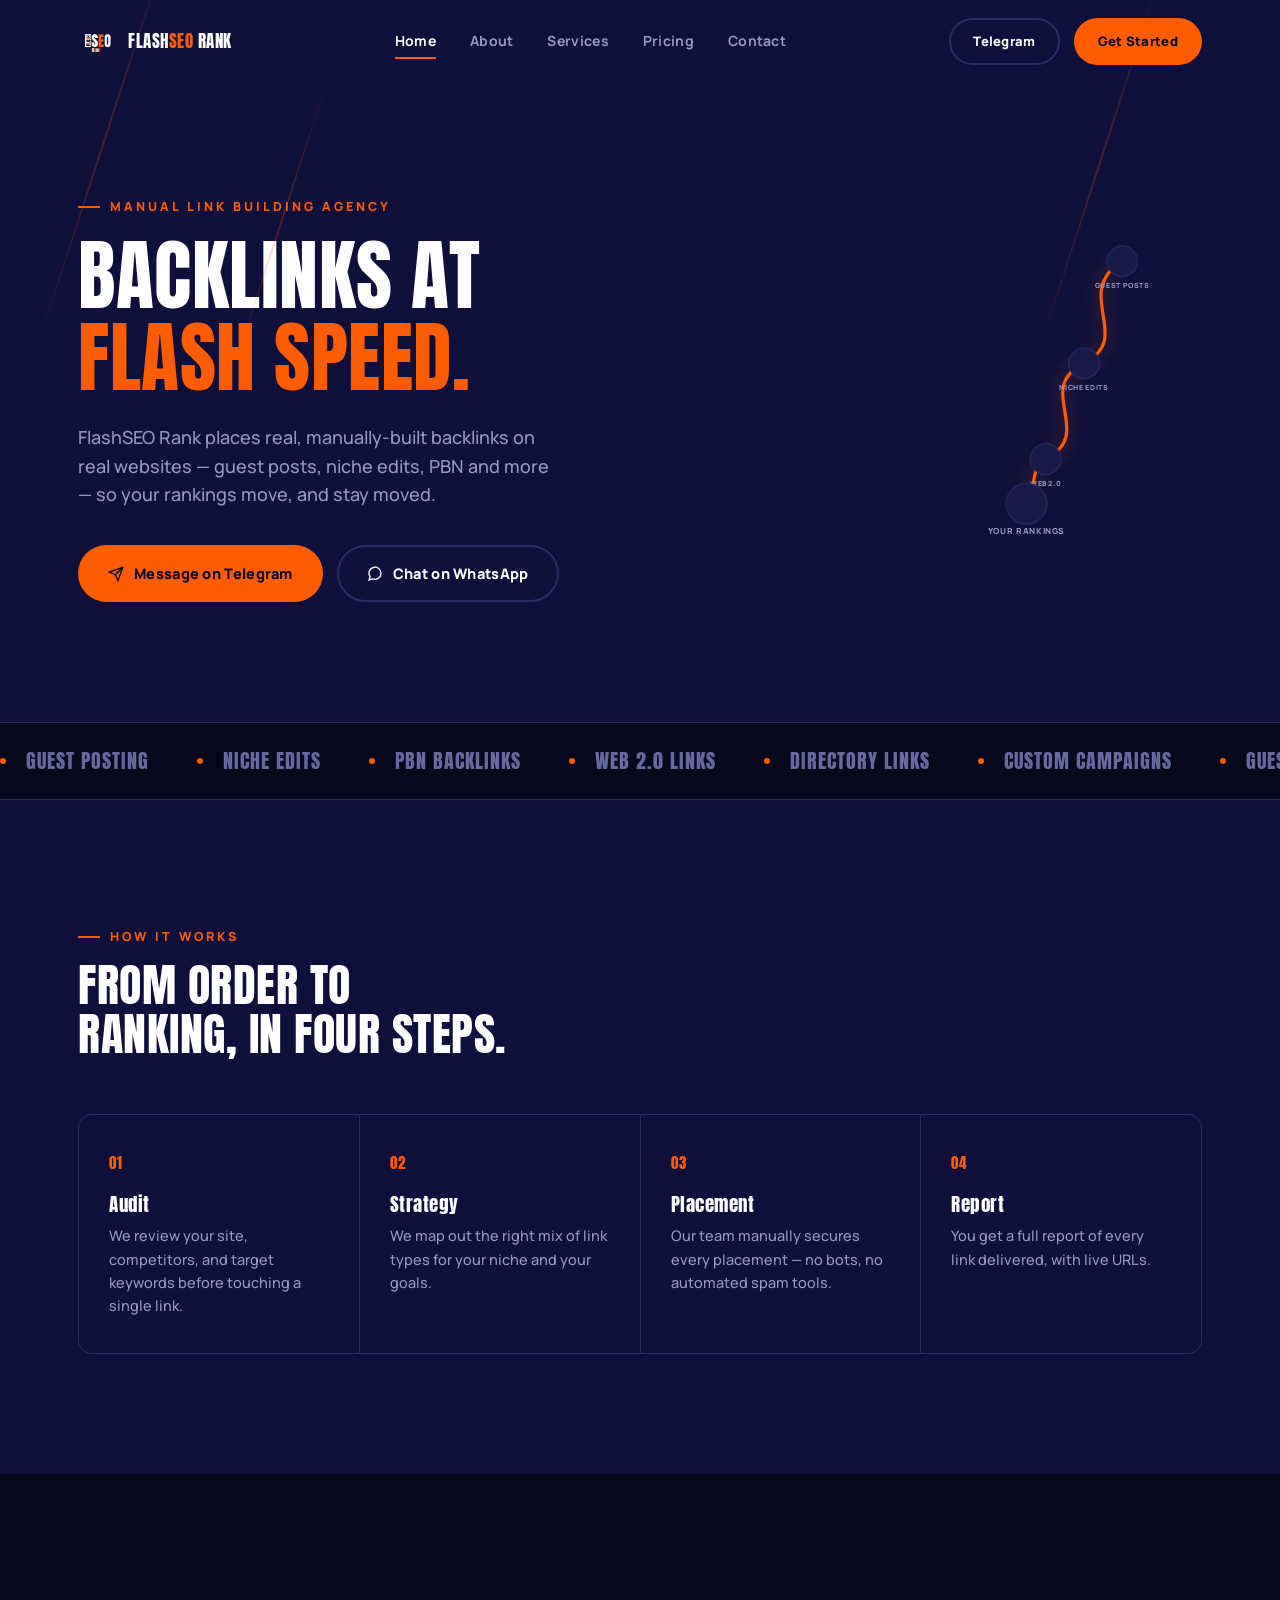
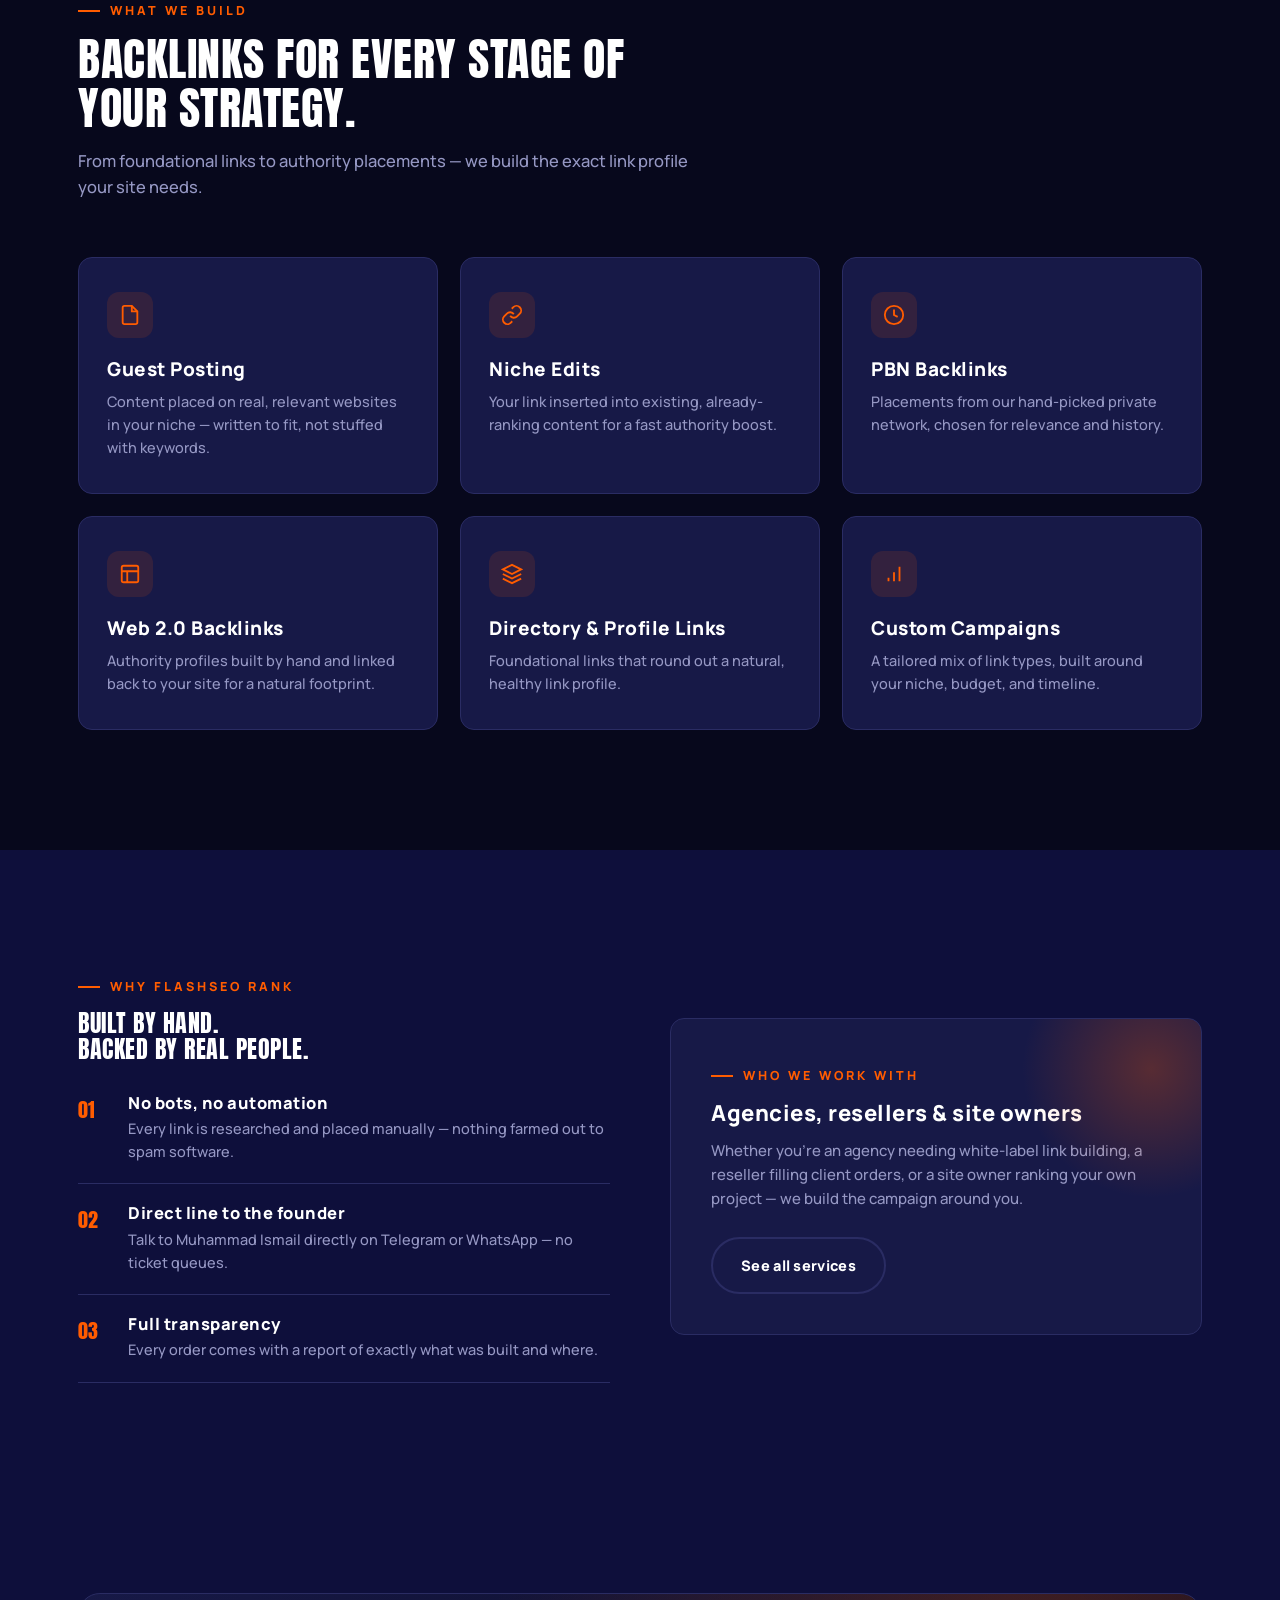
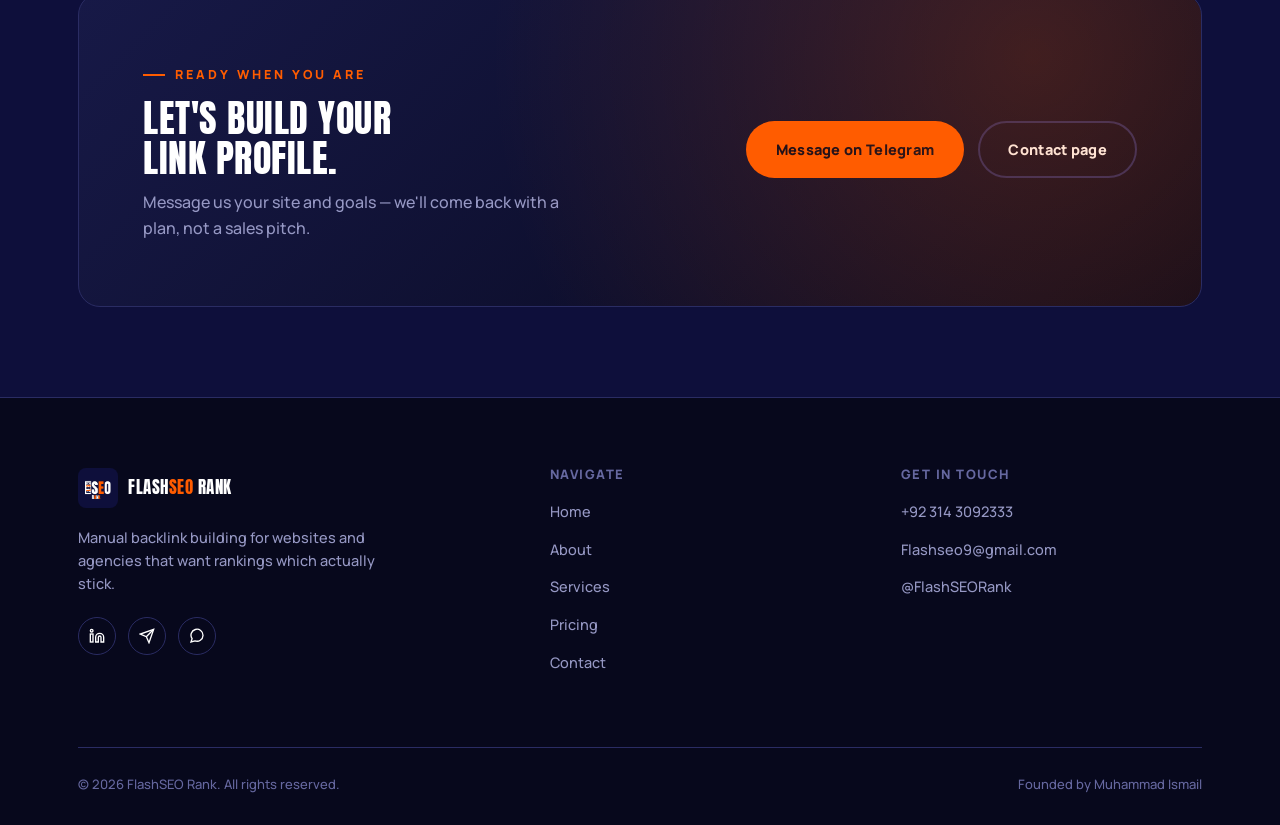
==== index.html @ 3a51bd55 "Add files via upload" ====
<!DOCTYPE html>
<html lang="en">
<head>
<meta charset="UTF-8">
<meta name="viewport" content="width=device-width, initial-scale=1.0">
<title>FlashSEO Rank — Manual Backlink Building Agency</title>
<meta name="description" content="FlashSEO Rank builds manual, real backlinks — guest posts, niche edits, PBN and more — that move your rankings up. Talk to us on Telegram or WhatsApp.">
<link rel="icon" href="assets/logo.png">
<link rel="preconnect" href="https://fonts.googleapis.com">
<link rel="preconnect" href="https://fonts.gstatic.com" crossorigin>
<link href="https://fonts.googleapis.com/css2?family=Anton&family=Manrope:wght@500;700;800&display=swap" rel="stylesheet">
<link rel="stylesheet" href="style.css">
</head>
<body>

<div class="nav-scrim"></div>
<header class="site-header">
  <div class="container nav-inner">
    <a href="index.html" class="brand">
      <img src="assets/logo.png" alt="FlashSEO Rank logo">
      <span class="brand-text">FLASH<span>SEO</span> RANK</span>
    </a>
    <nav class="nav-links">
      <a href="index.html" data-page="index.html">Home</a>
      <a href="about.html" data-page="about.html">About</a>
      <a href="services.html" data-page="services.html">Services</a>
      <a href="pricing.html" data-page="pricing.html">Pricing</a>
      <a href="contact.html" data-page="contact.html">Contact</a>
    </nav>
    <div class="nav-cta">
      <a href="https://t.me/FlashSEORank" target="_blank" rel="noopener" class="btn btn-ghost">Telegram</a>
      <a href="contact.html" class="btn btn-primary">Get Started</a>
      <button class="nav-toggle" aria-label="Toggle menu" aria-expanded="false">
        <svg viewBox="0 0 24 24" fill="none" stroke="currentColor" stroke-width="2"><path d="M4 6h16M4 12h16M4 18h16"/></svg>
      </button>
    </div>
  </div>
</header>

<main>

  <!-- HERO -->
  <section class="hero">
    <div class="hero-bg-streaks" aria-hidden="true">
      <span style="left:8%; top:-10%; height:60%;"></span>
      <span style="left:22%; top:10%; height:40%;"></span>
      <span style="right:14%; top:-5%; height:55%;"></span>
    </div>
    <div class="container hero-grid">
      <div>
        <span class="eyebrow">Manual Link Building Agency</span>
        <h1>Backlinks at<br><span class="accent">Flash Speed.</span></h1>
        <p class="lede">FlashSEO Rank places real, manually-built backlinks on real websites — guest posts, niche edits, PBN and more — so your rankings move, and stay moved.</p>
        <div class="btn-row">
          <a href="https://t.me/FlashSEORank" target="_blank" rel="noopener" class="btn btn-primary">
            <svg viewBox="0 0 24 24" fill="none" stroke="currentColor" stroke-width="2"><path d="M22 2 11 13"/><path d="M22 2 15 22l-4-9-9-4 20-7Z"/></svg>
            Message on Telegram
          </a>
          <a href="https://wa.me/923143092333" target="_blank" rel="noopener" class="btn btn-ghost">
            <svg viewBox="0 0 24 24" fill="none" stroke="currentColor" stroke-width="2"><path d="M3 21l1.65-4.95A9 9 0 1 1 8.9 19.3L3 21Z"/></svg>
            Chat on WhatsApp
          </a>
        </div>
      </div>

      <div class="bolt-scene" aria-hidden="true">
        <svg viewBox="0 0 380 470" xmlns="http://www.w3.org/2000/svg">
          <path id="boltPath" class="bolt-path" d="M300,30 C220,80 320,150 240,190 C160,230 260,300 180,340 C150,362 170,390 150,410"/>

          <circle class="bolt-node" cx="300" cy="30" r="24" style="animation-delay:.4s"/>
          <text class="bolt-node-label" x="300" y="72" text-anchor="middle" style="animation-delay:.5s">Guest Posts</text>

          <circle class="bolt-node" cx="240" cy="190" r="24" style="animation-delay:1s"/>
          <text class="bolt-node-label" x="240" y="232" text-anchor="middle" style="animation-delay:1.1s">Niche Edits</text>

          <circle class="bolt-node" cx="180" cy="340" r="24" style="animation-delay:1.6s"/>
          <text class="bolt-node-label" x="180" y="382" text-anchor="middle" style="animation-delay:1.7s">Web 2.0</text>

          <circle class="bolt-node" cx="150" cy="410" r="32" fill="#FF5C00" style="animation-delay:2.1s"/>
          <text class="bolt-node-label" x="150" y="458" text-anchor="middle" fill="#FFFFFF" style="animation-delay:2.2s; font-size:13px;">Your Rankings</text>

          <circle class="bolt-pulse" r="5">
            <animateMotion dur="3s" repeatCount="indefinite" begin="2.3s">
              <mpath href="#boltPath"/>
            </animateMotion>
            <animate attributeName="opacity" values="0;1;1;0" dur="3s" repeatCount="indefinite" begin="2.3s"/>
          </circle>
        </svg>
      </div>
    </div>
  </section>

  <!-- MARQUEE -->
  <div class="marquee-wrap">
    <div class="marquee">
      <span><i></i>Guest Posting</span>
      <span><i></i>Niche Edits</span>
      <span><i></i>PBN Backlinks</span>
      <span><i></i>Web 2.0 Links</span>
      <span><i></i>Directory Links</span>
      <span><i></i>Custom Campaigns</span>
      <span><i></i>Guest Posting</span>
      <span><i></i>Niche Edits</span>
      <span><i></i>PBN Backlinks</span>
      <span><i></i>Web 2.0 Links</span>
      <span><i></i>Directory Links</span>
      <span><i></i>Custom Campaigns</span>
    </div>
  </div>

  <!-- PROCESS -->
  <section class="section">
    <div class="container">
      <div class="section-head reveal">
        <span class="eyebrow">How it works</span>
        <h2>From order to<br>ranking, in four steps.</h2>
      </div>
      <div class="process-grid">
        <div class="process-item reveal reveal-delay-1">
          <span class="process-num">01</span>
          <h3>Audit</h3>
          <p>We review your site, competitors, and target keywords before touching a single link.</p>
        </div>
        <div class="process-item reveal reveal-delay-2">
          <span class="process-num">02</span>
          <h3>Strategy</h3>
          <p>We map out the right mix of link types for your niche and your goals.</p>
        </div>
        <div class="process-item reveal reveal-delay-3">
          <span class="process-num">03</span>
          <h3>Placement</h3>
          <p>Our team manually secures every placement — no bots, no automated spam tools.</p>
        </div>
        <div class="process-item reveal reveal-delay-4">
          <span class="process-num">04</span>
          <h3>Report</h3>
          <p>You get a full report of every link delivered, with live URLs.</p>
        </div>
      </div>
    </div>
  </section>

  <!-- SERVICES -->
  <section class="section bg-deeper">
    <div class="container">
      <div class="section-head reveal">
        <span class="eyebrow">What we build</span>
        <h2>Backlinks for every stage of your strategy.</h2>
        <p>From foundational links to authority placements — we build the exact link profile your site needs.</p>
      </div>
      <div class="card-grid">
        <div class="service-card reveal reveal-delay-1">
          <div class="service-icon"><svg viewBox="0 0 24 24" fill="none" stroke-width="2"><path d="M14 2H6a2 2 0 0 0-2 2v16a2 2 0 0 0 2 2h12a2 2 0 0 0 2-2V8z"/><path d="M14 2v6h6"/></svg></div>
          <h3>Guest Posting</h3>
          <p>Content placed on real, relevant websites in your niche — written to fit, not stuffed with keywords.</p>
        </div>
        <div class="service-card reveal reveal-delay-2">
          <div class="service-icon"><svg viewBox="0 0 24 24" fill="none" stroke-width="2"><path d="M10 13a5 5 0 0 0 7.54.54l3-3a5 5 0 0 0-7.07-7.07l-1.72 1.71"/><path d="M14 11a5 5 0 0 0-7.54-.54l-3 3a5 5 0 0 0 7.07 7.07l1.71-1.71"/></svg></div>
          <h3>Niche Edits</h3>
          <p>Your link inserted into existing, already-ranking content for a fast authority boost.</p>
        </div>
        <div class="service-card reveal reveal-delay-3">
          <div class="service-icon"><svg viewBox="0 0 24 24" fill="none" stroke-width="2"><circle cx="12" cy="12" r="10"/><path d="M12 6v6l4 2"/></svg></div>
          <h3>PBN Backlinks</h3>
          <p>Placements from our hand-picked private network, chosen for relevance and history.</p>
        </div>
        <div class="service-card reveal reveal-delay-1">
          <div class="service-icon"><svg viewBox="0 0 24 24" fill="none" stroke-width="2"><rect x="3" y="3" width="18" height="18" rx="2"/><path d="M3 9h18M9 21V9"/></svg></div>
          <h3>Web 2.0 Backlinks</h3>
          <p>Authority profiles built by hand and linked back to your site for a natural footprint.</p>
        </div>
        <div class="service-card reveal reveal-delay-2">
          <div class="service-icon"><svg viewBox="0 0 24 24" fill="none" stroke-width="2"><path d="M12 2 2 7l10 5 10-5-10-5Z"/><path d="M2 17l10 5 10-5M2 12l10 5 10-5"/></svg></div>
          <h3>Directory &amp; Profile Links</h3>
          <p>Foundational links that round out a natural, healthy link profile.</p>
        </div>
        <div class="service-card reveal reveal-delay-3">
          <div class="service-icon"><svg viewBox="0 0 24 24" fill="none" stroke-width="2"><path d="M12 20V10M18 20V4M6 20v-4"/></svg></div>
          <h3>Custom Campaigns</h3>
          <p>A tailored mix of link types, built around your niche, budget, and timeline.</p>
        </div>
      </div>
    </div>
  </section>

  <!-- WHY US -->
  <section class="section">
    <div class="container split">
      <div class="reveal">
        <span class="eyebrow">Why FlashSEO Rank</span>
        <h2 style="margin-top:14px;">Built by hand.<br>Backed by real people.</h2>
        <ul class="why-list" style="margin-top:32px;">
          <li>
            <span class="why-num">01</span>
            <div>
              <h4>No bots, no automation</h4>
              <p>Every link is researched and placed manually — nothing farmed out to spam software.</p>
            </div>
          </li>
          <li>
            <span class="why-num">02</span>
            <div>
              <h4>Direct line to the founder</h4>
              <p>Talk to Muhammad Ismail directly on Telegram or WhatsApp — no ticket queues.</p>
            </div>
          </li>
          <li>
            <span class="why-num">03</span>
            <div>
              <h4>Full transparency</h4>
              <p>Every order comes with a report of exactly what was built and where.</p>
            </div>
          </li>
        </ul>
      </div>
      <div class="stat-panel reveal reveal-delay-2">
        <span class="eyebrow">Who we work with</span>
        <h3 style="font-family:var(--font-body); font-weight:800; font-size:22px; text-transform:none; margin-top:16px;">Agencies, resellers &amp; site owners</h3>
        <p style="margin-top:14px; font-size:15px;">Whether you're an agency needing white-label link building, a reseller filling client orders, or a site owner ranking your own project — we build the campaign around you.</p>
        <div class="btn-row" style="margin-top:26px;">
          <a href="services.html" class="btn btn-ghost">See all services</a>
        </div>
      </div>
    </div>
  </section>

  <!-- CTA -->
  <section class="section-tight">
    <div class="container">
      <div class="cta-banner reveal">
        <div>
          <span class="eyebrow">Ready when you are</span>
          <h2 style="margin-top:14px;">Let's build your<br>link profile.</h2>
          <p>Message us your site and goals — we'll come back with a plan, not a sales pitch.</p>
        </div>
        <div class="btn-row">
          <a href="https://t.me/FlashSEORank" target="_blank" rel="noopener" class="btn btn-primary">Message on Telegram</a>
          <a href="contact.html" class="btn btn-ghost">Contact page</a>
        </div>
      </div>
    </div>
  </section>

</main>

<footer class="site-footer">
  <div class="container">
    <div class="footer-grid">
      <div class="footer-brand">
        <a href="index.html" class="brand">
          <img src="assets/logo.png" alt="FlashSEO Rank logo">
          <span class="brand-text">FLASH<span>SEO</span> RANK</span>
        </a>
        <p>Manual backlink building for websites and agencies that want rankings which actually stick.</p>
        <div class="social-row" style="margin-top:22px;">
          <a href="https://www.linkedin.com/company/flashseoo" target="_blank" rel="noopener" aria-label="FlashSEO Rank on LinkedIn">
            <svg viewBox="0 0 24 24" fill="none" stroke="currentColor" stroke-width="2"><path d="M16 8a6 6 0 0 1 6 6v7h-4v-7a2 2 0 0 0-2-2 2 2 0 0 0-2 2v7h-4v-7a6 6 0 0 1 6-6Z"/><rect x="2" y="9" width="4" height="12"/><circle cx="4" cy="4" r="2"/></svg>
          </a>
          <a href="https://t.me/FlashSEORank" target="_blank" rel="noopener" aria-label="FlashSEO Rank on Telegram">
            <svg viewBox="0 0 24 24" fill="none" stroke="currentColor" stroke-width="2"><path d="M22 2 11 13"/><path d="M22 2 15 22l-4-9-9-4 20-7Z"/></svg>
          </a>
          <a href="https://wa.me/923143092333" target="_blank" rel="noopener" aria-label="FlashSEO Rank on WhatsApp">
            <svg viewBox="0 0 24 24" fill="none" stroke="currentColor" stroke-width="2"><path d="M3 21l1.65-4.95A9 9 0 1 1 8.9 19.3L3 21Z"/></svg>
          </a>
        </div>
      </div>
      <div class="footer-col">
        <h4>Navigate</h4>
        <ul>
          <li><a href="index.html">Home</a></li>
          <li><a href="about.html">About</a></li>
          <li><a href="services.html">Services</a></li>
          <li><a href="pricing.html">Pricing</a></li>
          <li><a href="contact.html">Contact</a></li>
        </ul>
      </div>
      <div class="footer-col">
        <h4>Get in touch</h4>
        <ul>
          <li><a href="tel:+923143092333">+92 314 3092333</a></li>
          <li><a href="mailto:Flashseo9@gmail.com">Flashseo9@gmail.com</a></li>
          <li><a href="https://t.me/FlashSEORank" target="_blank" rel="noopener">@FlashSEORank</a></li>
        </ul>
      </div>
    </div>
    <div class="footer-bottom">
      <span>© <span id="year"></span> FlashSEO Rank. All rights reserved.</span>
      <span>Founded by Muhammad Ismail</span>
    </div>
  </div>
</footer>

<button class="to-top" aria-label="Back to top">
  <svg viewBox="0 0 24 24" fill="none" stroke="currentColor" stroke-width="2"><path d="M12 19V5M5 12l7-7 7 7"/></svg>
</button>

<script src="script.js"></script>
<script>document.getElementById('year').textContent = new Date().getFullYear();</script>
</body>
</html>
---- style.css ----
/* =========================================================
   FlashSEO Rank — Design System
   Palette pulled directly from the brand logo:
   Navy #0E0F3B / Orange #FF5C00 / White
   ========================================================= */

:root{
  --navy-deep:   #0E0F3B;
  --navy-deeper: #07081C;
  --navy-mid:    #171947;
  --navy-line:   #2A2C63;
  --white:       #FFFFFF;
  --orange:      #FF5C00;
  --orange-glow: #FF8A3D;
  --muted:       #9698C4;
  --muted-dim:   #6668A0;

  --font-display: 'Anton', sans-serif;
  --font-body: 'Manrope', sans-serif;

  --container: 1180px;
  --radius: 14px;
  --ease: cubic-bezier(.22,.85,.28,1);
}

*,*::before,*::after{ box-sizing: border-box; }
html{ scroll-behavior: smooth; }

@media (prefers-reduced-motion: reduce){
  html{ scroll-behavior: auto; }
  *,*::before,*::after{ animation-duration: 0.001ms !important; animation-iteration-count: 1 !important; transition-duration: 0.001ms !important; scroll-behavior: auto !important; }
}

body{
  margin:0;
  background: var(--navy-deep);
  color: var(--white);
  font-family: var(--font-body);
  font-weight: 500;
  line-height: 1.6;
  -webkit-font-smoothing: antialiased;
  overflow-x: hidden;
}

img{ max-width:100%; display:block; }
a{ color: inherit; text-decoration: none; }
ul{ margin:0; padding:0; list-style:none; }
button{ font-family: inherit; }

.container{
  width: 100%;
  max-width: var(--container);
  margin: 0 auto;
  padding: 0 28px;
}

h1,h2,h3,h4{
  font-family: var(--font-display);
  font-weight: 400;
  text-transform: uppercase;
  letter-spacing: 0.5px;
  line-height: 1.05;
  margin: 0;
}

.eyebrow{
  display:inline-flex;
  align-items:center;
  gap:10px;
  font-family: var(--font-body);
  font-weight: 800;
  font-size: 12.5px;
  letter-spacing: 3px;
  text-transform: uppercase;
  color: var(--orange);
}
.eyebrow::before{
  content:"";
  width: 22px; height: 2px;
  background: var(--orange);
  display:inline-block;
}

p{ margin: 0; color: var(--muted); }

.text-white{ color: var(--white); }

/* ---------- Buttons ---------- */
.btn{
  position: relative;
  display: inline-flex;
  align-items: center;
  gap: 10px;
  padding: 15px 28px;
  border-radius: 999px;
  font-weight: 800;
  font-size: 14.5px;
  letter-spacing: 0.3px;
  border: 2px solid transparent;
  cursor: pointer;
  transition: transform .35s var(--ease), box-shadow .35s var(--ease), background .35s var(--ease), border-color .35s var(--ease), color .35s var(--ease);
  white-space: nowrap;
}
.btn-primary{
  background: var(--orange);
  color: var(--navy-deeper);
  box-shadow: 0 0 0 0 rgba(255,92,0,.5);
}
.btn-primary:hover{
  transform: translateY(-3px);
  box-shadow: 0 14px 30px -8px rgba(255,92,0,.6);
}
.btn-ghost{
  background: transparent;
  border-color: var(--navy-line);
  color: var(--white);
}
.btn-ghost:hover{
  border-color: var(--orange);
  color: var(--orange);
  transform: translateY(-3px);
}
.btn svg{ width:16px; height:16px; flex-shrink:0; }

.btn-row{
  display:flex;
  flex-wrap: wrap;
  gap: 14px;
}

/* ---------- Nav ---------- */
.site-header{
  position: fixed;
  top:0; left:0; right:0;
  z-index: 500;
  padding: 18px 0;
  transition: padding .4s var(--ease), background .4s var(--ease), box-shadow .4s var(--ease);
}
.site-header.is-scrolled{
  padding: 12px 0;
  background: rgba(7,8,28,0.86);
  backdrop-filter: blur(14px);
  box-shadow: 0 1px 0 var(--navy-line);
}
.nav-inner{
  display:flex;
  align-items:center;
  justify-content: space-between;
  gap: 20px;
}
.brand{
  display:flex;
  align-items:center;
  gap: 10px;
}
.brand img{ height: 40px; width: 40px; border-radius: 8px; }
.brand-text{
  font-family: var(--font-display);
  font-size: 17px;
  letter-spacing: .5px;
  line-height: 1;
}
.brand-text span{ color: var(--orange); }

.nav-links{
  display:flex;
  align-items:center;
  gap: 34px;
}
.nav-links a{
  position: relative;
  font-size: 14px;
  font-weight: 700;
  letter-spacing: .3px;
  color: var(--muted);
  padding: 6px 0;
  transition: color .3s var(--ease);
}
.nav-links a::after{
  content:"";
  position:absolute;
  left:0; bottom:0;
  width:0; height:2px;
  background: var(--orange);
  transition: width .35s var(--ease);
}
.nav-links a:hover,
.nav-links a.active{ color: var(--white); }
.nav-links a.active::after,
.nav-links a:hover::after{ width: 100%; }

.nav-cta{ display:flex; align-items:center; gap:14px; }
.nav-cta .btn{ padding: 11px 22px; font-size: 13px; }

.nav-toggle{
  display:none;
  width: 42px; height: 42px;
  border-radius: 10px;
  border: 1px solid var(--navy-line);
  background: transparent;
  color: var(--white);
  align-items:center;
  justify-content:center;
  cursor:pointer;
}
.nav-toggle svg{ width:20px; height:20px; }

/* ---------- Mobile nav ---------- */
@media (max-width: 900px){
  .nav-links{
    position: fixed;
    top: 0; right: 0;
    height: 100vh;
    width: min(320px, 82vw);
    background: var(--navy-deeper);
    border-left: 1px solid var(--navy-line);
    flex-direction: column;
    align-items: flex-start;
    justify-content: center;
    gap: 26px;
    padding: 40px;
    transform: translateX(100%);
    transition: transform .5s var(--ease);
    z-index: 600;
  }
  .nav-links.is-open{ transform: translateX(0); }
  .nav-links a{ font-size: 20px; }
  .nav-toggle{ display:flex; }
  .nav-cta .btn-ghost{ display:none; }
}

.nav-scrim{
  position: fixed; inset:0;
  background: rgba(7,8,28,.6);
  opacity:0; pointer-events:none;
  transition: opacity .4s var(--ease);
  z-index: 550;
}
.nav-scrim.is-open{ opacity:1; pointer-events:auto; }

/* ---------- Sections ---------- */
section{ position: relative; }
.section{ padding: 120px 0; }
.section-tight{ padding: 90px 0; }
.section-head{
  max-width: 640px;
  margin-bottom: 56px;
}
.section-head h2{ margin-top: 14px; font-size: clamp(30px, 4vw, 46px); }
.section-head p{ margin-top: 16px; font-size: 16.5px; }

.bg-deeper{ background: var(--navy-deeper); }

.divider-line{
  height:1px;
  background: linear-gradient(90deg, transparent, var(--navy-line), transparent);
  border:0;
  margin:0;
}

/* ---------- Reveal animation (scroll) ---------- */
.reveal{
  opacity: 0;
  transform: translateY(28px);
  transition: opacity .8s var(--ease), transform .8s var(--ease);
}
.reveal.in-view{ opacity: 1; transform: translateY(0); }
.reveal-delay-1{ transition-delay: .08s; }
.reveal-delay-2{ transition-delay: .16s; }
.reveal-delay-3{ transition-delay: .24s; }
.reveal-delay-4{ transition-delay: .32s; }

/* ---------- Hero ---------- */
.hero{
  padding: 190px 0 120px;
  overflow: hidden;
  position: relative;
}
.hero-grid{
  display:grid;
  grid-template-columns: 1.05fr 0.95fr;
  gap: 50px;
  align-items: center;
}
.hero h1{
  font-size: clamp(42px, 6.4vw, 78px);
  margin-top: 18px;
}
.hero h1 .accent{ color: var(--orange); }
.hero p.lede{
  margin-top: 24px;
  font-size: 18px;
  max-width: 480px;
  color: var(--muted);
}
.hero .btn-row{ margin-top: 36px; }

.hero-bg-streaks{
  position:absolute;
  inset:0;
  pointer-events:none;
  z-index:0;
  opacity: .5;
}
.hero-bg-streaks span{
  position:absolute;
  background: linear-gradient(180deg, rgba(255,92,0,0), rgba(255,92,0,.5), rgba(255,92,0,0));
  width:2px;
  transform: rotate(18deg);
}

/* Signature bolt-chain graphic */
.bolt-scene{
  position: relative;
  aspect-ratio: 1/1;
  max-width: 460px;
  margin-left: auto;
}
.bolt-scene svg{ width:100%; height:100%; overflow: visible; }
.bolt-path{
  fill:none;
  stroke: var(--orange);
  stroke-width: 5;
  stroke-linecap: round;
  stroke-linejoin: round;
  filter: drop-shadow(0 0 14px rgba(255,92,0,.55));
  stroke-dasharray: 900;
  stroke-dashoffset: 900;
  animation: draw-bolt 1.8s var(--ease) forwards .3s;
}
@keyframes draw-bolt{
  to{ stroke-dashoffset: 0; }
}
.bolt-node{
  fill: var(--navy-mid);
  stroke: var(--navy-line);
  stroke-width: 2;
  opacity: 0;
  animation: pop-node .5s var(--ease) forwards;
}
.bolt-node-label{
  font-family: var(--font-body);
  font-weight: 800;
  font-size: 11px;
  fill: var(--muted);
  text-transform: uppercase;
  letter-spacing: 1px;
  opacity:0;
  animation: pop-node .5s var(--ease) forwards;
}
@keyframes pop-node{
  from{ opacity:0; transform: scale(.6); }
  to{ opacity:1; transform: scale(1); }
}
.bolt-pulse{
  fill: var(--orange);
  opacity: 0;
}

/* ---------- Marquee ---------- */
.marquee-wrap{
  border-top: 1px solid var(--navy-line);
  border-bottom: 1px solid var(--navy-line);
  padding: 22px 0;
  overflow: hidden;
  background: var(--navy-deeper);
}
.marquee{
  display:flex;
  width: max-content;
  gap: 48px;
  animation: marquee 26s linear infinite;
}
.marquee-wrap:hover .marquee{ animation-play-state: paused; }
@keyframes marquee{
  from{ transform: translateX(0); }
  to{ transform: translateX(-50%); }
}
.marquee span{
  font-family: var(--font-display);
  font-weight: 400;
  font-size: 20px;
  letter-spacing: 1px;
  color: var(--muted-dim);
  display:flex;
  align-items:center;
  gap: 20px;
  text-transform: uppercase;
  white-space:nowrap;
}
.marquee span i{
  width:6px; height:6px;
  border-radius:50%;
  background: var(--orange);
  display:inline-block;
}

/* ---------- Process ---------- */
.process-grid{
  display:grid;
  grid-template-columns: repeat(4, 1fr);
  gap: 1px;
  background: var(--navy-line);
  border: 1px solid var(--navy-line);
  border-radius: var(--radius);
  overflow: hidden;
}
.process-item{
  background: var(--navy-deep);
  padding: 36px 30px;
  transition: background .4s var(--ease);
}
.process-item:hover{ background: var(--navy-mid); }
.process-num{
  font-family: var(--font-display);
  font-size: 15px;
  color: var(--orange);
  letter-spacing: 1px;
}
.process-item h3{
  font-size: 19px;
  margin-top: 18px;
  text-transform: none;
}
.process-item p{ margin-top: 10px; font-size: 14.5px; }

/* ---------- Cards / Services ---------- */
.card-grid{
  display:grid;
  grid-template-columns: repeat(3, 1fr);
  gap: 22px;
}
.service-card{
  background: var(--navy-mid);
  border: 1px solid var(--navy-line);
  border-radius: var(--radius);
  padding: 34px 28px;
  transition: transform .45s var(--ease), border-color .45s var(--ease), background .45s var(--ease);
}
.service-card:hover{
  transform: translateY(-8px);
  border-color: var(--orange);
  background: linear-gradient(160deg, var(--navy-mid), #1d1f57);
}
.service-icon{
  width: 46px; height:46px;
  border-radius: 12px;
  background: rgba(255,92,0,.12);
  display:flex; align-items:center; justify-content:center;
  margin-bottom: 22px;
  transition: transform .45s var(--ease), background .45s var(--ease);
}
.service-card:hover .service-icon{ background: var(--orange); transform: rotate(-8deg) scale(1.05); }
.service-icon svg{ width:22px; height:22px; stroke: var(--orange); transition: stroke .4s; }
.service-card:hover .service-icon svg{ stroke: var(--navy-deeper); }
.service-card h3{
  font-size: 19px;
  text-transform: none;
  font-family: var(--font-body);
  font-weight: 800;
  margin-bottom: 10px;
}
.service-card p{ font-size: 14.5px; }
.service-card a.card-link{
  display:inline-flex; align-items:center; gap:6px;
  margin-top: 18px;
  font-size: 13px;
  font-weight: 800;
  color: var(--orange);
}

/* ---------- Split / Why us ---------- */
.split{
  display:grid;
  grid-template-columns: 1fr 1fr;
  gap: 60px;
  align-items:center;
}
.why-list li{
  display:flex;
  gap: 16px;
  padding: 20px 0;
  border-bottom: 1px solid var(--navy-line);
}
.why-list li:first-child{ padding-top:0; }
.why-num{
  font-family: var(--font-display);
  color: var(--orange);
  font-size: 20px;
  min-width: 34px;
}
.why-list h4{
  font-family: var(--font-body);
  font-weight: 800;
  font-size: 16.5px;
  text-transform:none;
  color: var(--white);
}
.why-list p{ margin-top: 6px; font-size: 14.5px; }

.stat-panel{
  background: var(--navy-mid);
  border:1px solid var(--navy-line);
  border-radius: var(--radius);
  padding: 40px;
  position: relative;
  overflow: hidden;
}
.stat-panel::before{
  content:"";
  position: absolute;
  width: 260px; height: 260px;
  background: radial-gradient(circle, rgba(255,92,0,.28), transparent 70%);
  top: -80px; right: -80px;
}

/* ---------- CTA banner ---------- */
.cta-banner{
  background: linear-gradient(135deg, var(--navy-mid), var(--navy-deeper));
  border: 1px solid var(--navy-line);
  border-radius: 22px;
  padding: 64px;
  display:flex;
  align-items:center;
  justify-content: space-between;
  gap: 40px;
  position: relative;
  overflow: hidden;
}
.cta-banner::after{
  content:"";
  position:absolute;
  inset:0;
  background:
    radial-gradient(circle at 85% 20%, rgba(255,92,0,.22), transparent 55%);
}
.cta-banner h2{ font-size: clamp(26px,3.4vw,38px); position:relative; }
.cta-banner p{ margin-top:12px; max-width: 420px; position:relative; }
.cta-banner .btn-row{ position:relative; flex-shrink:0; }

/* ---------- Footer ---------- */
.site-footer{
  background: var(--navy-deeper);
  border-top: 1px solid var(--navy-line);
  padding: 70px 0 30px;
}
.footer-grid{
  display:grid;
  grid-template-columns: 1.4fr 1fr 1fr;
  gap: 50px;
}
.footer-brand .brand{ margin-bottom: 18px; }
.footer-brand p{ font-size: 14.5px; max-width: 320px; }
.footer-col h4{
  font-family: var(--font-body);
  font-weight: 800;
  font-size: 13px;
  letter-spacing: 1.5px;
  color: var(--muted-dim);
  text-transform: uppercase;
  margin-bottom: 18px;
}
.footer-col li{ margin-bottom: 12px; }
.footer-col a{
  font-size: 14.5px;
  color: var(--muted);
  transition: color .3s;
}
.footer-col a:hover{ color: var(--orange); }
.footer-bottom{
  margin-top: 60px;
  padding-top: 26px;
  border-top: 1px solid var(--navy-line);
  display:flex;
  justify-content: space-between;
  flex-wrap: wrap;
  gap: 12px;
  font-size: 13px;
  color: var(--muted-dim);
}
.social-row{ display:flex; gap: 12px; }
.social-row a{
  width: 38px; height: 38px;
  border: 1px solid var(--navy-line);
  border-radius: 50%;
  display:flex; align-items:center; justify-content:center;
  transition: border-color .3s, transform .3s, background .3s;
}
.social-row a:hover{ border-color: var(--orange); background: var(--orange); transform: translateY(-3px); }
.social-row svg{ width:16px; height:16px; }
.social-row a:hover svg{ stroke: var(--navy-deeper); }

/* ---------- Page header (inner pages) ---------- */
.page-hero{
  padding: 170px 0 90px;
  position: relative;
  overflow: hidden;
}
.page-hero h1{ font-size: clamp(36px,5.4vw,58px); margin-top: 16px; }
.page-hero p{ margin-top: 18px; font-size: 17px; max-width: 560px; }
.crumb{
  font-size: 13px;
  color: var(--muted-dim);
  font-weight: 700;
  letter-spacing: .5px;
}
.crumb span{ color: var(--orange); }

/* ---------- About page ---------- */
.founder-card{
  background: var(--navy-mid);
  border: 1px solid var(--navy-line);
  border-radius: 22px;
  padding: 44px;
  display:flex;
  gap: 34px;
  align-items:center;
}
.founder-avatar{
  width: 96px; height: 96px;
  border-radius: 20px;
  background: linear-gradient(160deg, var(--orange), #b73f00);
  display:flex; align-items:center; justify-content:center;
  font-family: var(--font-display);
  font-size: 34px;
  flex-shrink:0;
}
.founder-card h3{
  font-family: var(--font-body);
  font-weight: 800;
  font-size: 22px;
  text-transform:none;
}
.founder-role{
  color: var(--orange);
  font-weight: 800;
  font-size: 13px;
  letter-spacing: 1px;
  text-transform: uppercase;
  margin-top: 4px;
  display:block;
}
.founder-card p{ margin-top: 14px; font-size: 15px; max-width: 560px; }
.founder-links{ margin-top: 18px; display:flex; gap:12px; }
.founder-links a{
  display:inline-flex; align-items:center; gap:8px;
  font-size: 13px; font-weight:800;
  padding: 9px 16px;
  border: 1px solid var(--navy-line);
  border-radius: 999px;
  transition: border-color .3s, color .3s;
}
.founder-links a:hover{ border-color: var(--orange); color: var(--orange); }

.value-grid{
  display:grid;
  grid-template-columns: repeat(3,1fr);
  gap: 22px;
}
.value-item{
  padding: 30px 0;
  border-top: 1px solid var(--navy-line);
}
.value-item h4{
  font-family: var(--font-body);
  font-weight: 800;
  font-size: 17px;
  text-transform:none;
  margin-bottom: 10px;
}
.value-item p{ font-size: 14.5px; }

/* ---------- Pricing page ---------- */
.pricing-grid{
  display:grid;
  grid-template-columns: repeat(3, 1fr);
  gap: 22px;
  align-items: stretch;
}
.price-card{
  background: var(--navy-mid);
  border: 1px solid var(--navy-line);
  border-radius: var(--radius);
  padding: 40px 32px;
  display:flex;
  flex-direction: column;
  transition: transform .4s var(--ease), border-color .4s var(--ease);
}
.price-card:hover{ transform: translateY(-8px); border-color: var(--orange); }
.price-card.is-featured{
  background: linear-gradient(160deg, #1d1f57, var(--navy-mid));
  border-color: var(--orange);
  position: relative;
}
.price-tag{
  position:absolute; top:-13px; right: 28px;
  background: var(--orange);
  color: var(--navy-deeper);
  font-size: 11.5px;
  font-weight: 800;
  letter-spacing: 1px;
  text-transform: uppercase;
  padding: 6px 14px;
  border-radius: 999px;
}
.price-card h3{
  font-family: var(--font-body);
  font-weight: 800;
  font-size: 22px;
  text-transform: none;
}
.price-card .price-note{
  margin-top: 8px;
  font-size: 13.5px;
  color: var(--muted-dim);
}
.price-card .price-value{
  margin-top: 18px;
  font-family: var(--font-display);
  font-size: 22px;
  color: var(--orange);
  letter-spacing: .5px;
}
.price-feats{ margin-top: 26px; flex-grow:1; }
.price-feats li{
  display:flex; gap:10px;
  font-size: 14px;
  color: var(--muted);
  padding: 8px 0;
}
.price-feats svg{ width:16px; height:16px; stroke: var(--orange); flex-shrink:0; margin-top:2px; }
.price-card .btn{ margin-top: 28px; justify-content:center; width:100%; }

.pricing-note{
  margin-top: 40px;
  text-align:center;
  font-size: 14.5px;
  color: var(--muted-dim);
}

/* ---------- Contact page ---------- */
.contact-grid{
  display:grid;
  grid-template-columns: 0.9fr 1.1fr;
  gap: 50px;
  align-items:flex-start;
}
.contact-card{
  background: var(--navy-mid);
  border: 1px solid var(--navy-line);
  border-radius: 16px;
  padding: 26px 28px;
  display:flex;
  align-items:center;
  gap: 18px;
  margin-bottom: 16px;
  transition: border-color .3s, transform .3s;
}
.contact-card:hover{ border-color: var(--orange); transform: translateX(6px); }
.contact-icon{
  width: 46px; height:46px;
  border-radius: 12px;
  background: rgba(255,92,0,.14);
  display:flex; align-items:center; justify-content:center;
  flex-shrink:0;
}
.contact-icon svg{ width:20px; height:20px; stroke: var(--orange); }
.contact-card h4{
  font-family: var(--font-body);
  font-weight: 800;
  font-size: 12.5px;
  letter-spacing: 1px;
  text-transform: uppercase;
  color: var(--muted-dim);
}
.contact-card .val{
  margin-top: 4px;
  font-size: 15.5px;
  font-weight: 700;
  color: var(--white);
}

.form-panel{
  background: var(--navy-mid);
  border: 1px solid var(--navy-line);
  border-radius: 22px;
  padding: 44px;
}
.form-row{ margin-bottom: 20px; }
.form-row label{
  display:block;
  font-size: 12.5px;
  font-weight: 800;
  letter-spacing: 1px;
  text-transform: uppercase;
  color: var(--muted-dim);
  margin-bottom: 9px;
}
.form-row input,
.form-row select,
.form-row textarea{
  width:100%;
  background: var(--navy-deep);
  border: 1px solid var(--navy-line);
  border-radius: 10px;
  padding: 14px 16px;
  color: var(--white);
  font-family: var(--font-body);
  font-size: 14.5px;
  transition: border-color .3s, box-shadow .3s;
}
.form-row input:focus,
.form-row select:focus,
.form-row textarea:focus{
  outline: none;
  border-color: var(--orange);
  box-shadow: 0 0 0 3px rgba(255,92,0,.18);
}
.form-row textarea{ resize: vertical; min-height: 120px; }
.form-two{ display:grid; grid-template-columns: 1fr 1fr; gap: 20px; }
.form-hint{ font-size: 13px; color: var(--muted-dim); margin-top: 16px; }
.form-success{
  display:none;
  margin-top: 18px;
  padding: 14px 18px;
  border-radius: 10px;
  background: rgba(255,92,0,.12);
  border: 1px solid var(--orange);
  color: var(--white);
  font-size: 14px;
  font-weight: 700;
}
.form-success.is-shown{ display:block; }

/* ---------- Focus visibility ---------- */
a:focus-visible, button:focus-visible, input:focus-visible, textarea:focus-visible, select:focus-visible{
  outline: 2px solid var(--orange);
  outline-offset: 3px;
}

/* ---------- Back to top ---------- */
.to-top{
  position: fixed;
  right: 26px; bottom: 26px;
  width: 48px; height: 48px;
  border-radius: 50%;
  background: var(--orange);
  color: var(--navy-deeper);
  display:flex; align-items:center; justify-content:center;
  opacity:0; pointer-events:none;
  transform: translateY(10px);
  transition: opacity .3s, transform .3s;
  z-index: 400;
  box-shadow: 0 10px 26px -8px rgba(255,92,0,.6);
}
.to-top.is-visible{ opacity:1; pointer-events:auto; transform: translateY(0); }
.to-top svg{ width:18px; height:18px; }

/* ---------- Responsive ---------- */
@media (max-width: 980px){
  .hero-grid{ grid-template-columns: 1fr; }
  .bolt-scene{ margin: 40px auto 0; max-width: 320px; }
  .process-grid{ grid-template-columns: 1fr 1fr; }
  .card-grid{ grid-template-columns: 1fr 1fr; }
  .split{ grid-template-columns: 1fr; }
  .footer-grid{ grid-template-columns: 1fr 1fr; }
  .pricing-grid{ grid-template-columns: 1fr; max-width: 460px; margin: 0 auto; }
  .contact-grid{ grid-template-columns: 1fr; }
  .value-grid{ grid-template-columns: 1fr 1fr; }
}
@media (max-width: 640px){
  .section{ padding: 84px 0; }
  .process-grid{ grid-template-columns: 1fr; }
  .card-grid{ grid-template-columns: 1fr; }
  .footer-grid{ grid-template-columns: 1fr; gap: 34px; }
  .cta-banner{ flex-direction: column; align-items:flex-start; padding: 40px 28px; }
  .founder-card{ flex-direction: column; text-align:center; }
  .founder-links{ justify-content:center; }
  .value-grid{ grid-template-columns: 1fr; }
  .form-two{ grid-template-columns: 1fr; }
  .footer-bottom{ flex-direction: column; align-items:flex-start; }
}
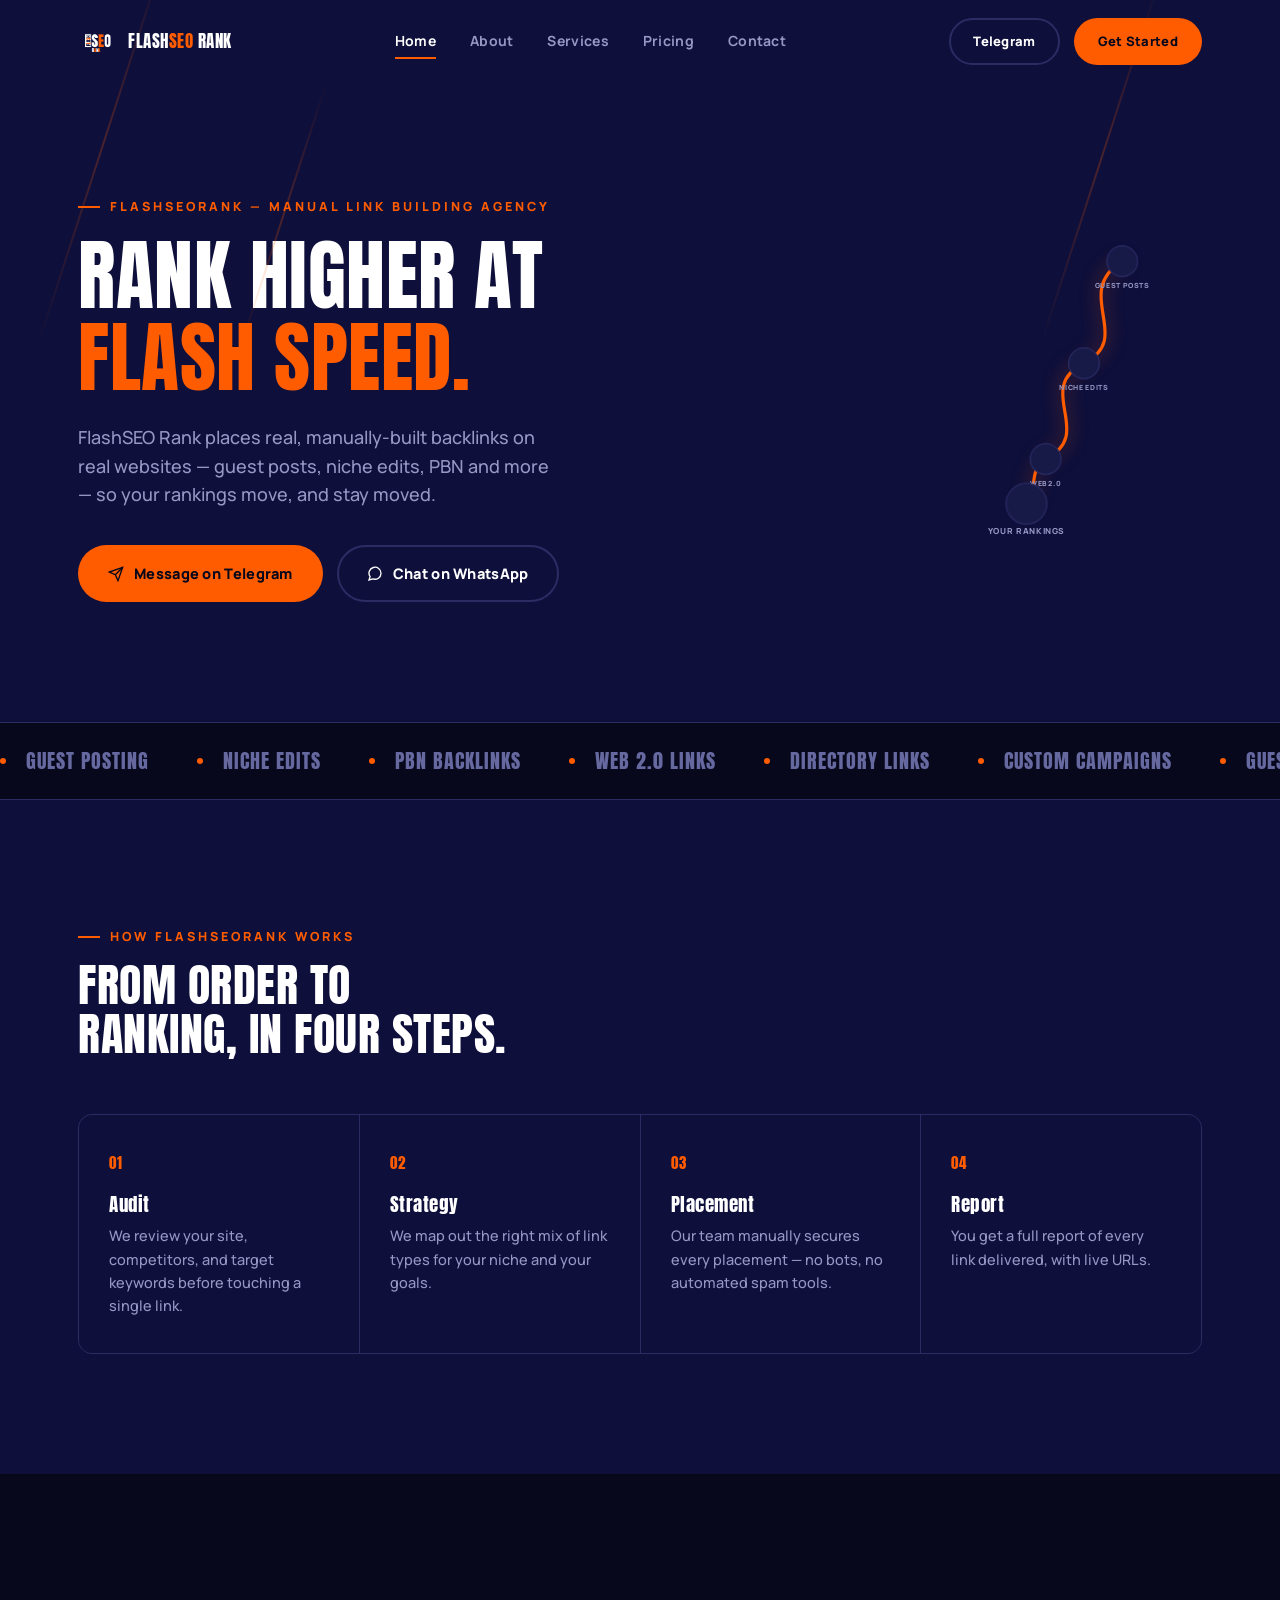
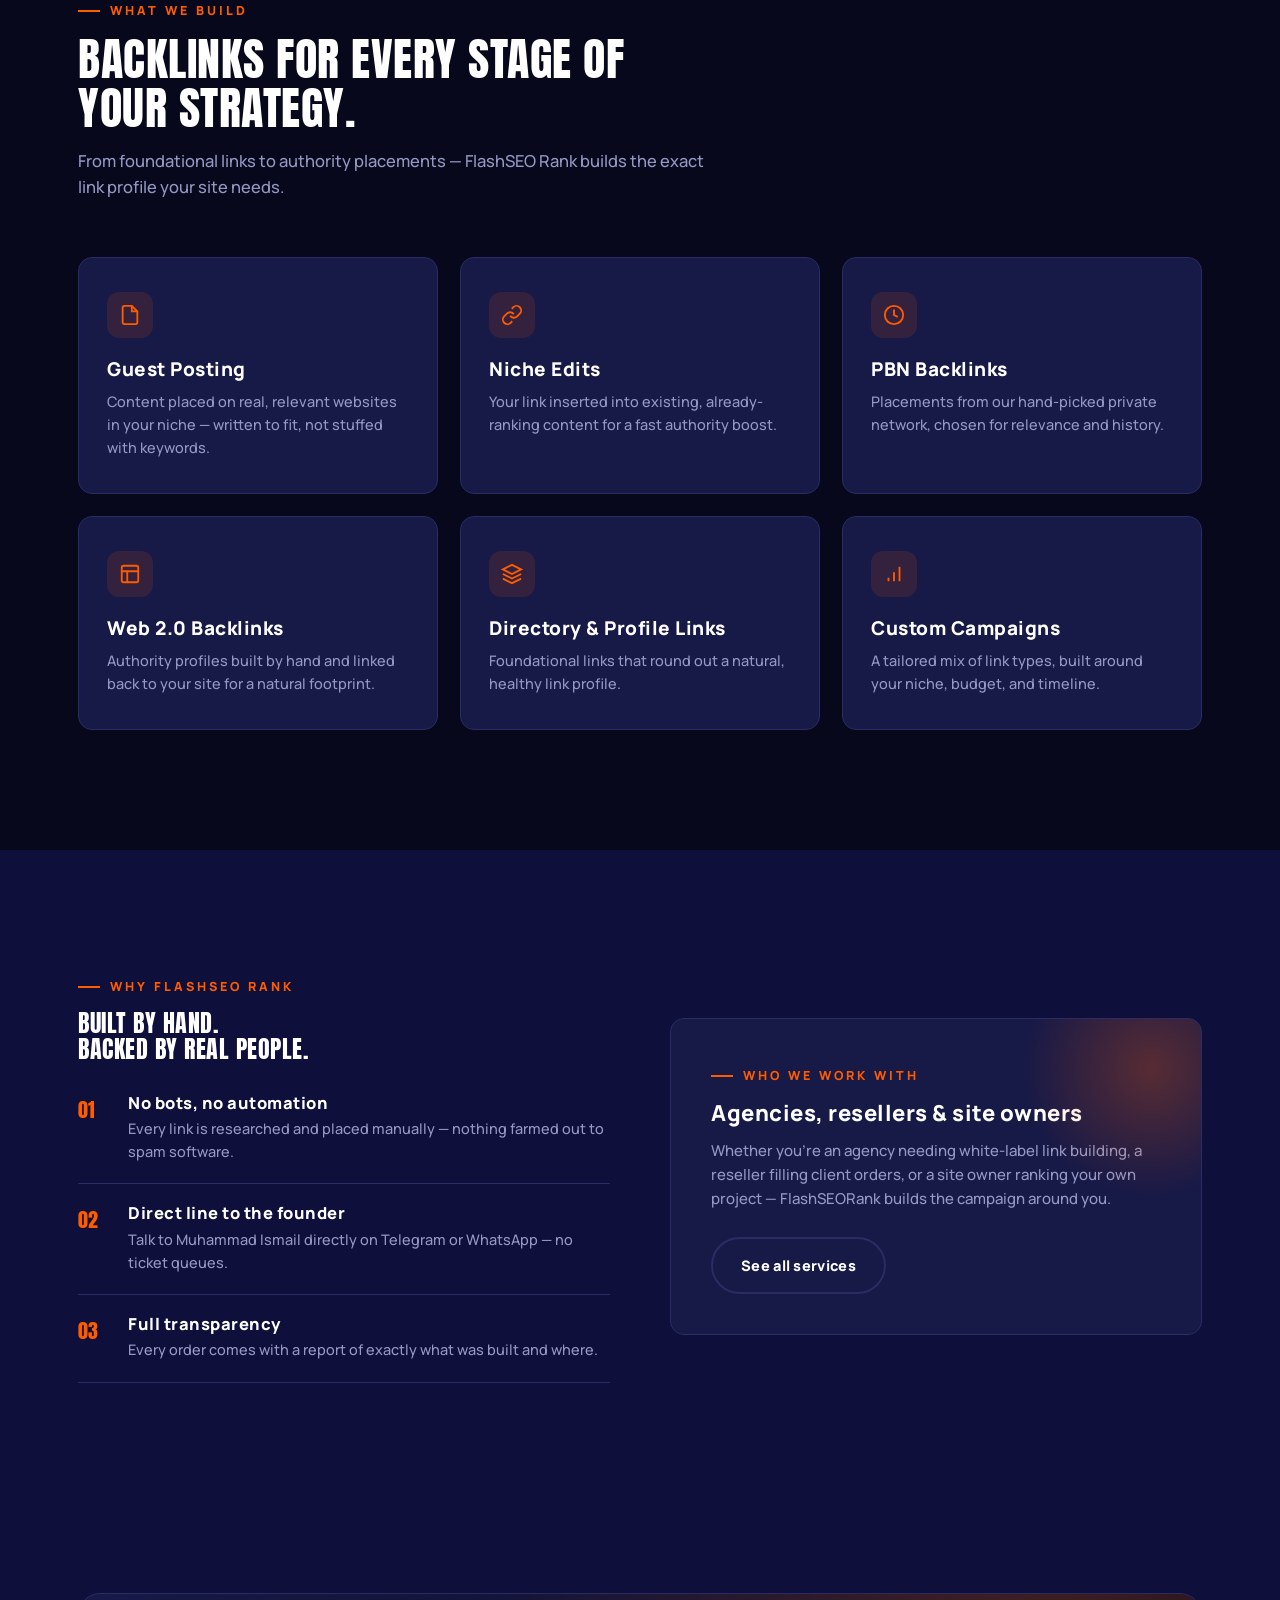
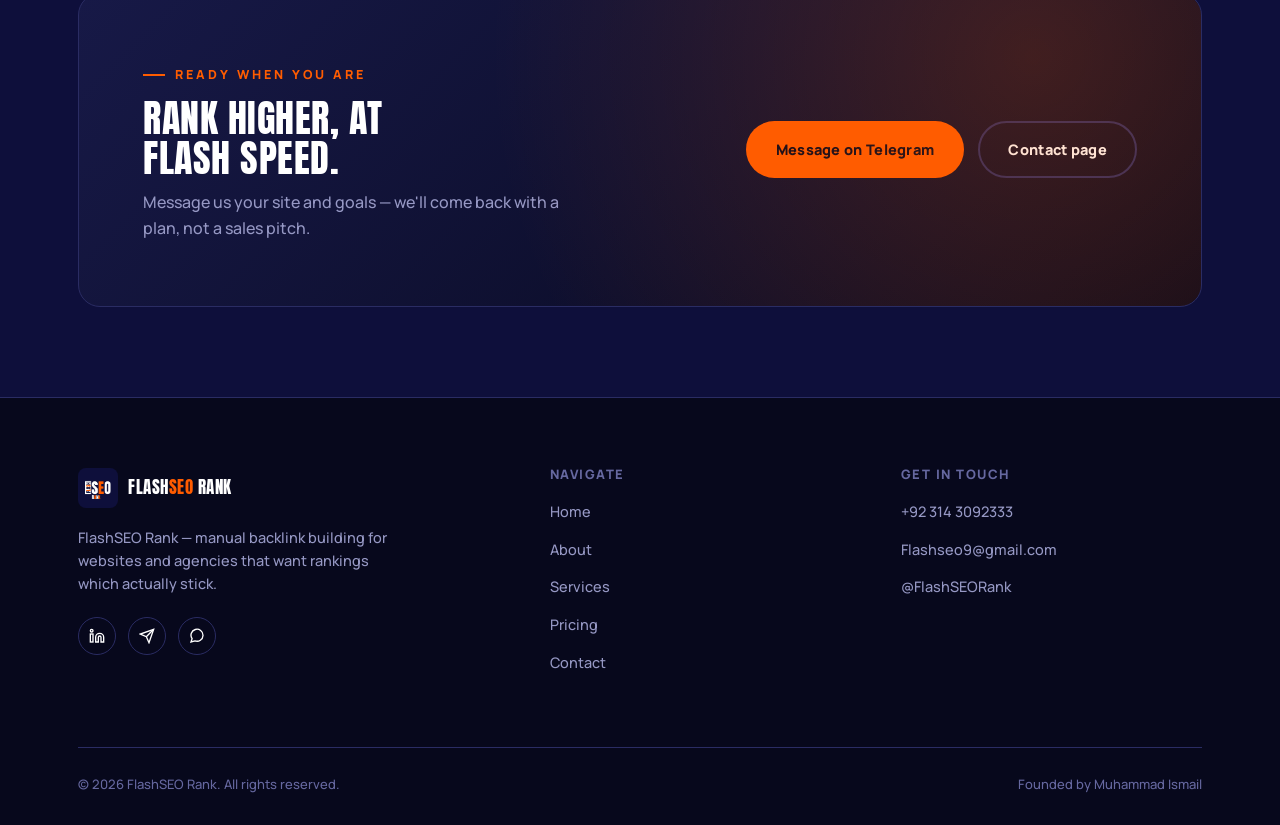
==== commit 32d7d640: "Enhance SEO metadata and update text content Updated the title and meta tags for SEO optimization, i" ====
--- a/index.html
+++ b/index.html
@@ -3,13 +3,61 @@
 <head>
 <meta charset="UTF-8">
 <meta name="viewport" content="width=device-width, initial-scale=1.0">
-<title>FlashSEO Rank — Manual Backlink Building Agency</title>
-<meta name="description" content="FlashSEO Rank builds manual, real backlinks — guest posts, niche edits, PBN and more — that move your rankings up. Talk to us on Telegram or WhatsApp.">
+
+<!-- ===== SEO: Title & Meta ===== -->
+<title>FlashSEO Rank | Rank Higher At Flash Speed — Manual Backlinks Agency</title>
+<meta name="description" content="FlashSEO Rank (FlashSEORank) helps you rank higher at flash speed with manual backlinks — guest posts, niche edits, PBN links, web 2.0 &amp; more. Real, hand-placed backlinks that boost rankings. Chat on Telegram or WhatsApp.">
+<meta name="keywords" content="FlashSEO, FlashSEORank, Backlinks, Rank Higher At Flash Speed, manual backlinks, guest posting, niche edits, PBN backlinks, link building agency, web 2.0 backlinks">
+<meta name="author" content="Muhammad Ismail, FlashSEO Rank">
+<meta name="robots" content="index, follow">
+<link rel="canonical" href="https://flashseorank.com/index.html">
+
+<!-- ===== Open Graph (Facebook/LinkedIn share preview) ===== -->
+<meta property="og:type" content="website">
+<meta property="og:site_name" content="FlashSEO Rank">
+<meta property="og:title" content="FlashSEO Rank | Rank Higher At Flash Speed">
+<meta property="og:description" content="Real, manually-built backlinks — guest posts, niche edits, PBN, web 2.0 &amp; more. FlashSEORank helps you rank higher at flash speed.">
+<meta property="og:url" content="https://flashseorank.com/index.html">
+<meta property="og:image" content="https://flashseorank.com/assets/logo.png">
+<meta property="og:locale" content="en_US">
+
+<!-- ===== Twitter Card ===== -->
+<meta name="twitter:card" content="summary_large_image">
+<meta name="twitter:title" content="FlashSEO Rank | Rank Higher At Flash Speed">
+<meta name="twitter:description" content="Real, manually-built backlinks — guest posts, niche edits, PBN, web 2.0 &amp; more. Rank higher at flash speed with FlashSEORank.">
+<meta name="twitter:image" content="https://flashseorank.com/assets/logo.png">
+
 <link rel="icon" href="assets/logo.png">
 <link rel="preconnect" href="https://fonts.googleapis.com">
 <link rel="preconnect" href="https://fonts.gstatic.com" crossorigin>
 <link href="https://fonts.googleapis.com/css2?family=Anton&family=Manrope:wght@500;700;800&display=swap" rel="stylesheet">
 <link rel="stylesheet" href="style.css">
+<meta name="google-site-verification" content="PcL9hT_3n3IX-VVh1JuBXtNSK_W6FQtJxedsdMMQRFA" />
+
+<!-- ===== Schema.org Structured Data (Organization) ===== -->
+<script type="application/ld+json">
+{
+  "@context": "https://schema.org",
+  "@type": "Organization",
+  "name": "FlashSEO Rank",
+  "alternateName": "FlashSEORank",
+  "url": "https://flashseorank.com/",
+  "logo": "https://flashseorank.com/assets/logo.png",
+  "description": "FlashSEO Rank helps you rank higher at flash speed — a manual backlink building agency offering guest posts, niche edits, PBN backlinks, web 2.0 links and custom link building campaigns.",
+  "slogan": "Rank Higher At Flash Speed",
+  "founder": {
+    "@type": "Person",
+    "name": "Muhammad Ismail"
+  },
+  "email": "Flashseo9@gmail.com",
+  "telephone": "+92-314-3092333",
+  "sameAs": [
+    "https://www.linkedin.com/company/flashseoo",
+    "https://t.me/FlashSEORank",
+    "https://wa.me/923143092333"
+  ]
+}
+</script>
 </head>
 <body>
 
@@ -48,8 +96,8 @@
     </div>
     <div class="container hero-grid">
       <div>
-        <span class="eyebrow">Manual Link Building Agency</span>
-        <h1>Backlinks at<br><span class="accent">Flash Speed.</span></h1>
+        <span class="eyebrow">FlashSEORank — Manual Link Building Agency</span>
+        <h1>Rank Higher At<br><span class="accent">Flash Speed.</span></h1>
         <p class="lede">FlashSEO Rank places real, manually-built backlinks on real websites — guest posts, niche edits, PBN and more — so your rankings move, and stay moved.</p>
         <div class="btn-row">
           <a href="https://t.me/FlashSEORank" target="_blank" rel="noopener" class="btn btn-primary">
@@ -63,7 +111,7 @@
         </div>
       </div>
 
-      <div class="bolt-scene" aria-hidden="true">
+      <div class="bolt-scene" role="img" aria-label="Diagram showing FlashSEO Rank backlink types — guest posts, niche edits and web 2.0 links — flowing into improved rankings">
         <svg viewBox="0 0 380 470" xmlns="http://www.w3.org/2000/svg">
           <path id="boltPath" class="bolt-path" d="M300,30 C220,80 320,150 240,190 C160,230 260,300 180,340 C150,362 170,390 150,410"/>
 
@@ -112,7 +160,7 @@
   <section class="section">
     <div class="container">
       <div class="section-head reveal">
-        <span class="eyebrow">How it works</span>
+        <span class="eyebrow">How FlashSEORank Works</span>
         <h2>From order to<br>ranking, in four steps.</h2>
       </div>
       <div class="process-grid">
@@ -144,9 +192,9 @@
   <section class="section bg-deeper">
     <div class="container">
       <div class="section-head reveal">
-        <span class="eyebrow">What we build</span>
+        <span class="eyebrow">What We Build</span>
         <h2>Backlinks for every stage of your strategy.</h2>
-        <p>From foundational links to authority placements — we build the exact link profile your site needs.</p>
+        <p>From foundational links to authority placements — FlashSEO Rank builds the exact link profile your site needs.</p>
       </div>
       <div class="card-grid">
         <div class="service-card reveal reveal-delay-1">
@@ -214,9 +262,9 @@
         </ul>
       </div>
       <div class="stat-panel reveal reveal-delay-2">
-        <span class="eyebrow">Who we work with</span>
+        <span class="eyebrow">Who We Work With</span>
         <h3 style="font-family:var(--font-body); font-weight:800; font-size:22px; text-transform:none; margin-top:16px;">Agencies, resellers &amp; site owners</h3>
-        <p style="margin-top:14px; font-size:15px;">Whether you're an agency needing white-label link building, a reseller filling client orders, or a site owner ranking your own project — we build the campaign around you.</p>
+        <p style="margin-top:14px; font-size:15px;">Whether you're an agency needing white-label link building, a reseller filling client orders, or a site owner ranking your own project — FlashSEORank builds the campaign around you.</p>
         <div class="btn-row" style="margin-top:26px;">
           <a href="services.html" class="btn btn-ghost">See all services</a>
         </div>
@@ -229,8 +277,8 @@
     <div class="container">
       <div class="cta-banner reveal">
         <div>
-          <span class="eyebrow">Ready when you are</span>
-          <h2 style="margin-top:14px;">Let's build your<br>link profile.</h2>
+          <span class="eyebrow">Ready When You Are</span>
+          <h2 style="margin-top:14px;">Rank higher, at<br>flash speed.</h2>
           <p>Message us your site and goals — we'll come back with a plan, not a sales pitch.</p>
         </div>
         <div class="btn-row">
@@ -251,7 +299,7 @@
           <img src="assets/logo.png" alt="FlashSEO Rank logo">
           <span class="brand-text">FLASH<span>SEO</span> RANK</span>
         </a>
-        <p>Manual backlink building for websites and agencies that want rankings which actually stick.</p>
+        <p>FlashSEO Rank — manual backlink building for websites and agencies that want rankings which actually stick.</p>
         <div class="social-row" style="margin-top:22px;">
           <a href="https://www.linkedin.com/company/flashseoo" target="_blank" rel="noopener" aria-label="FlashSEO Rank on LinkedIn">
             <svg viewBox="0 0 24 24" fill="none" stroke="currentColor" stroke-width="2"><path d="M16 8a6 6 0 0 1 6 6v7h-4v-7a2 2 0 0 0-2-2 2 2 0 0 0-2 2v7h-4v-7a6 6 0 0 1 6-6Z"/><rect x="2" y="9" width="4" height="12"/><circle cx="4" cy="4" r="2"/></svg>
--- a/style.css
+++ b/style.css
@@ -336,6 +336,8 @@
   stroke: var(--navy-line);
   stroke-width: 2;
   opacity: 0;
+  transform-box: fill-box;
+  transform-origin: center;
   animation: pop-node .5s var(--ease) forwards;
 }
 .bolt-node-label{
@@ -346,6 +348,8 @@
   text-transform: uppercase;
   letter-spacing: 1px;
   opacity:0;
+  transform-box: fill-box;
+  transform-origin: center;
   animation: pop-node .5s var(--ease) forwards;
 }
 @keyframes pop-node{
@@ -512,6 +516,7 @@
   width: 260px; height: 260px;
   background: radial-gradient(circle, rgba(255,92,0,.28), transparent 70%);
   top: -80px; right: -80px;
+  pointer-events: none;
 }
 
 /* ---------- CTA banner ---------- */
@@ -531,6 +536,7 @@
   content:"";
   position:absolute;
   inset:0;
+  pointer-events: none;
   background:
     radial-gradient(circle at 85% 20%, rgba(255,92,0,.22), transparent 55%);
 }
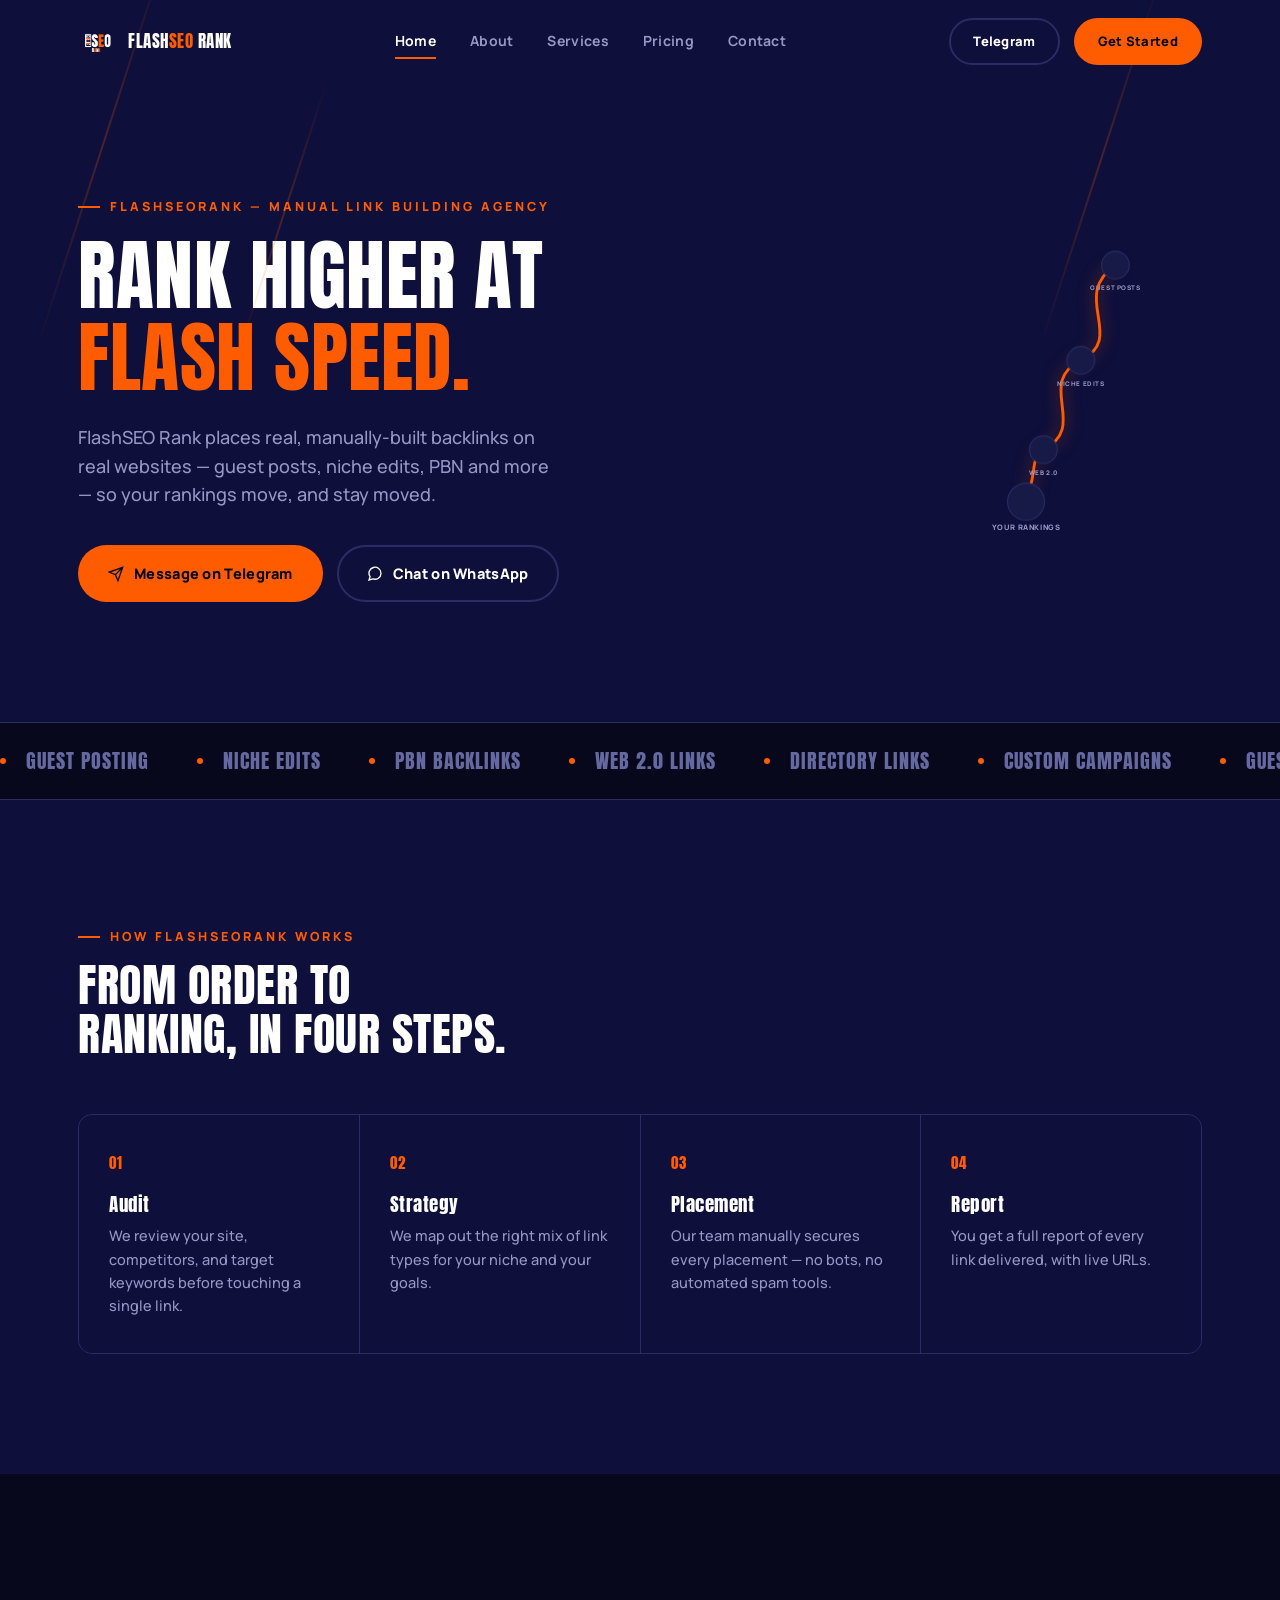
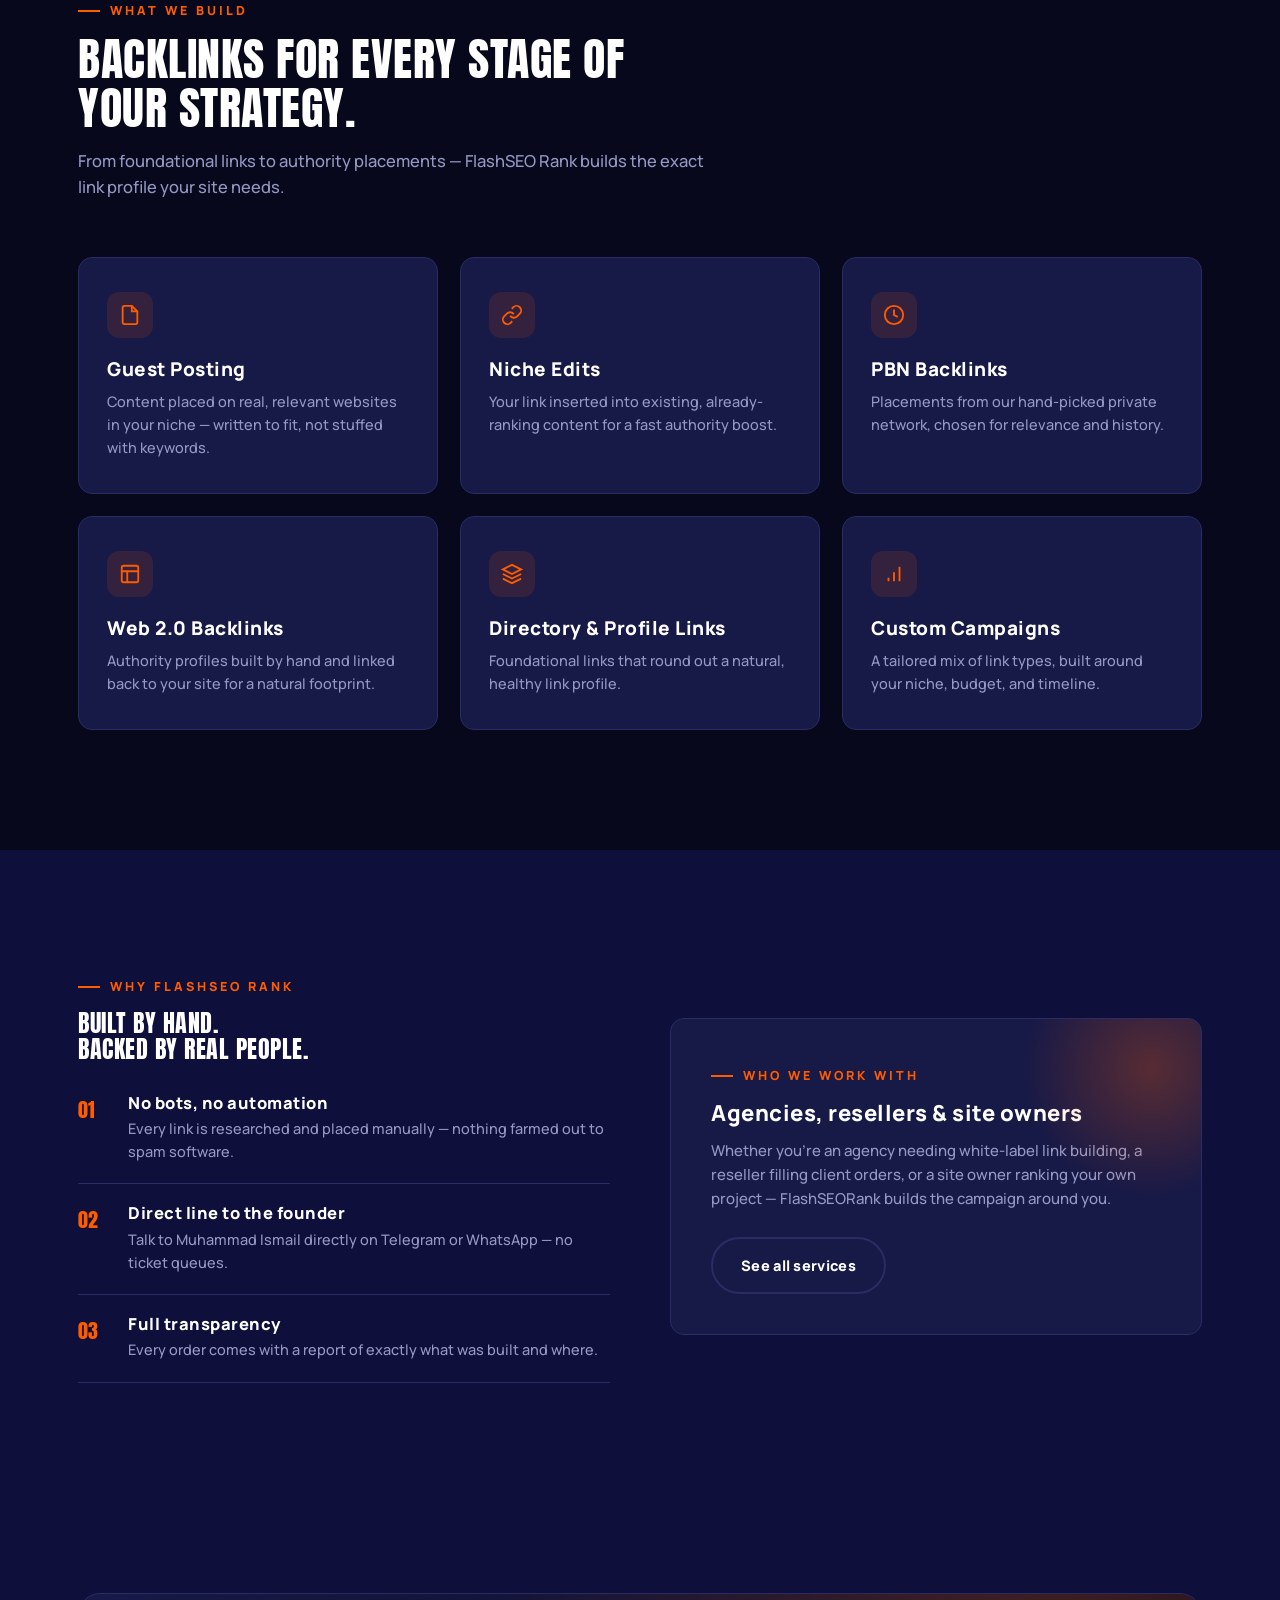
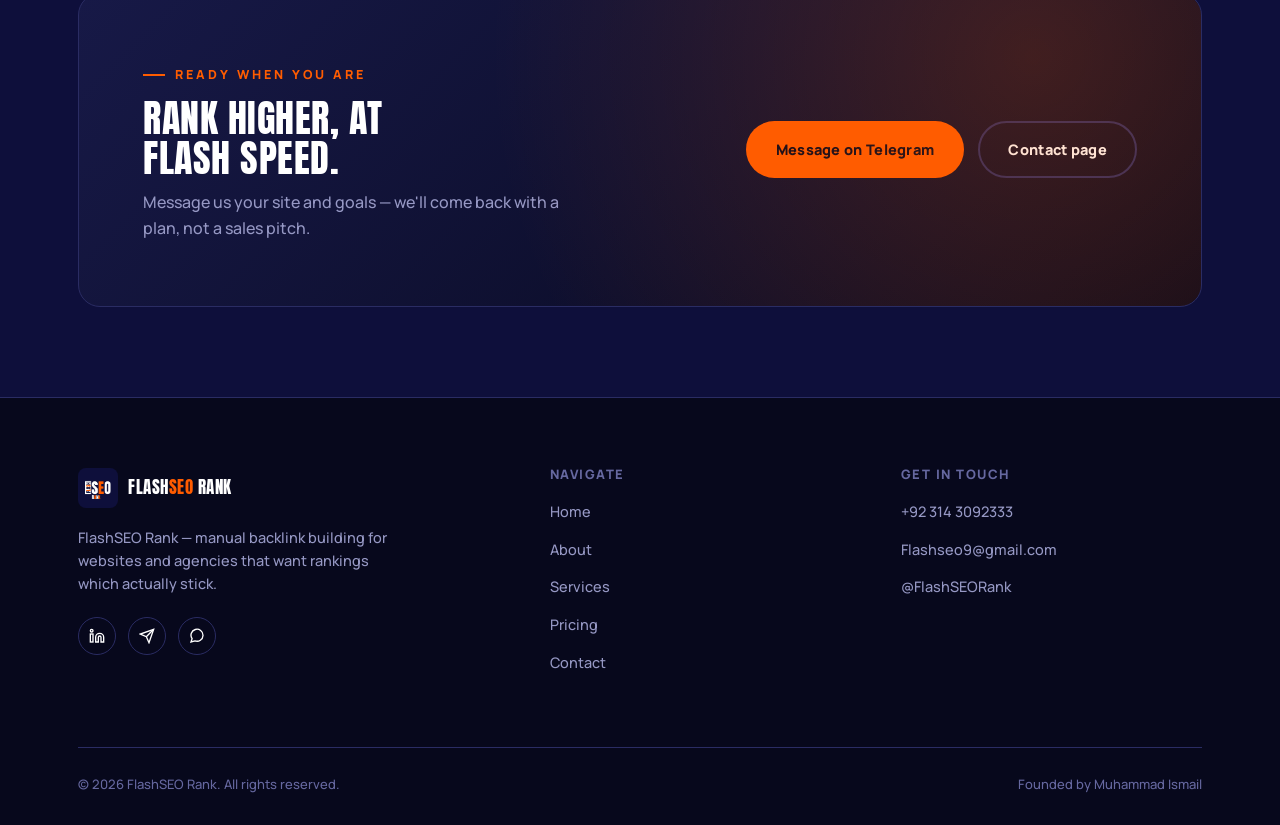
==== commit 84397a4a: "Update index.html" ====
--- a/index.html
+++ b/index.html
@@ -112,20 +112,20 @@
       </div>
 
       <div class="bolt-scene" role="img" aria-label="Diagram showing FlashSEO Rank backlink types — guest posts, niche edits and web 2.0 links — flowing into improved rankings">
-        <svg viewBox="0 0 380 470" xmlns="http://www.w3.org/2000/svg">
-          <path id="boltPath" class="bolt-path" d="M300,30 C220,80 320,150 240,190 C160,230 260,300 180,340 C150,362 170,390 150,410"/>
-
-          <circle class="bolt-node" cx="300" cy="30" r="24" style="animation-delay:.4s"/>
-          <text class="bolt-node-label" x="300" y="72" text-anchor="middle" style="animation-delay:.5s">Guest Posts</text>
-
-          <circle class="bolt-node" cx="240" cy="190" r="24" style="animation-delay:1s"/>
-          <text class="bolt-node-label" x="240" y="232" text-anchor="middle" style="animation-delay:1.1s">Niche Edits</text>
-
-          <circle class="bolt-node" cx="180" cy="340" r="24" style="animation-delay:1.6s"/>
-          <text class="bolt-node-label" x="180" y="382" text-anchor="middle" style="animation-delay:1.7s">Web 2.0</text>
-
-          <circle class="bolt-node" cx="150" cy="410" r="32" fill="#FF5C00" style="animation-delay:2.1s"/>
-          <text class="bolt-node-label" x="150" y="458" text-anchor="middle" fill="#FFFFFF" style="animation-delay:2.2s; font-size:13px;">Your Rankings</text>
+        <svg viewBox="0 0 380 520" xmlns="http://www.w3.org/2000/svg">
+          <path id="boltPath" class="bolt-path" d="M300,40 C220,95 320,165 240,205 C160,245 255,320 175,360 C150,375 165,410 145,440"/>
+
+          <circle class="bolt-node" cx="300" cy="40" r="24" style="animation-delay:.4s"/>
+          <text class="bolt-node-label" x="300" y="84" text-anchor="middle" style="animation-delay:.5s">Guest Posts</text>
+
+          <circle class="bolt-node" cx="240" cy="205" r="24" style="animation-delay:1s"/>
+          <text class="bolt-node-label" x="240" y="249" text-anchor="middle" style="animation-delay:1.1s">Niche Edits</text>
+
+          <circle class="bolt-node" cx="175" cy="360" r="24" style="animation-delay:1.6s"/>
+          <text class="bolt-node-label" x="175" y="404" text-anchor="middle" style="animation-delay:1.7s">Web 2.0</text>
+
+          <circle class="bolt-node" cx="145" cy="450" r="32" fill="#FF5C00" style="animation-delay:2.1s"/>
+          <text class="bolt-node-label" x="145" y="500" text-anchor="middle" fill="#FFFFFF" style="animation-delay:2.2s; font-size:13px;">Your Rankings</text>
 
           <circle class="bolt-pulse" r="5">
             <animateMotion dur="3s" repeatCount="indefinite" begin="2.3s">
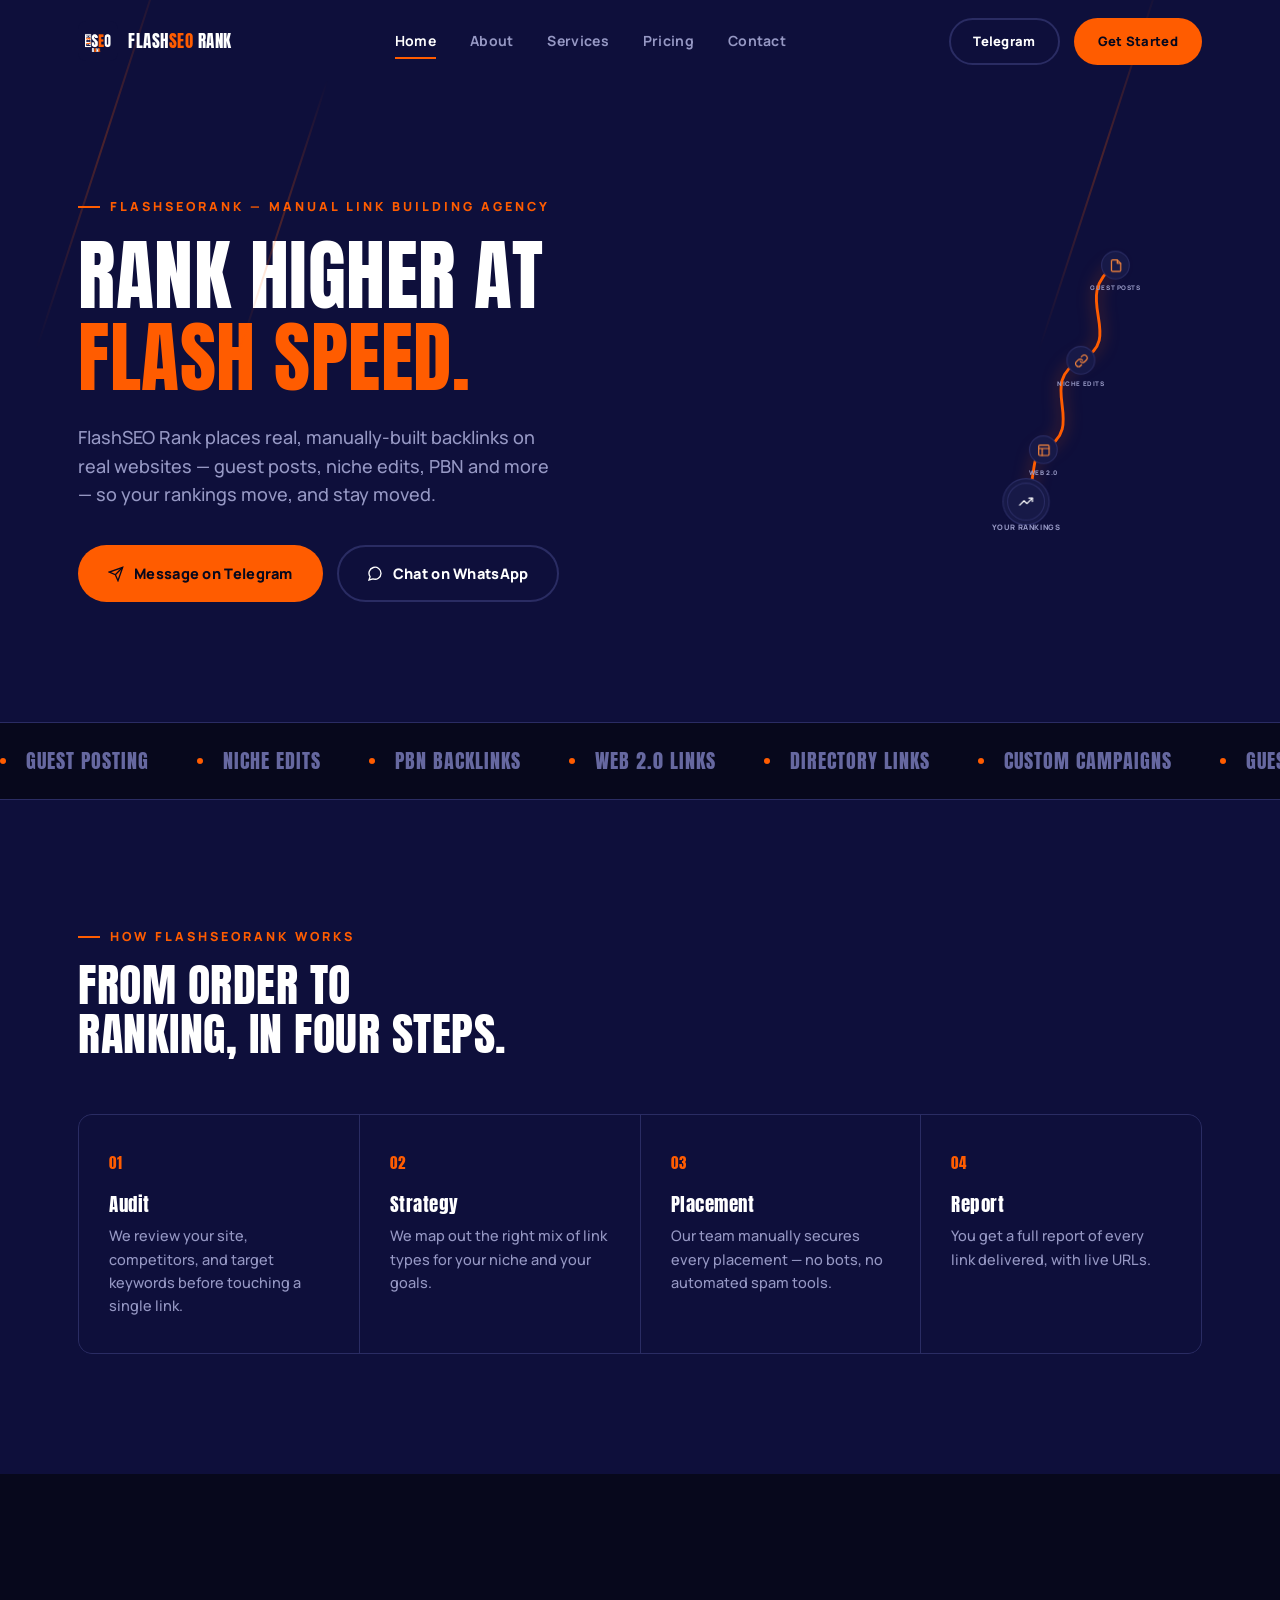
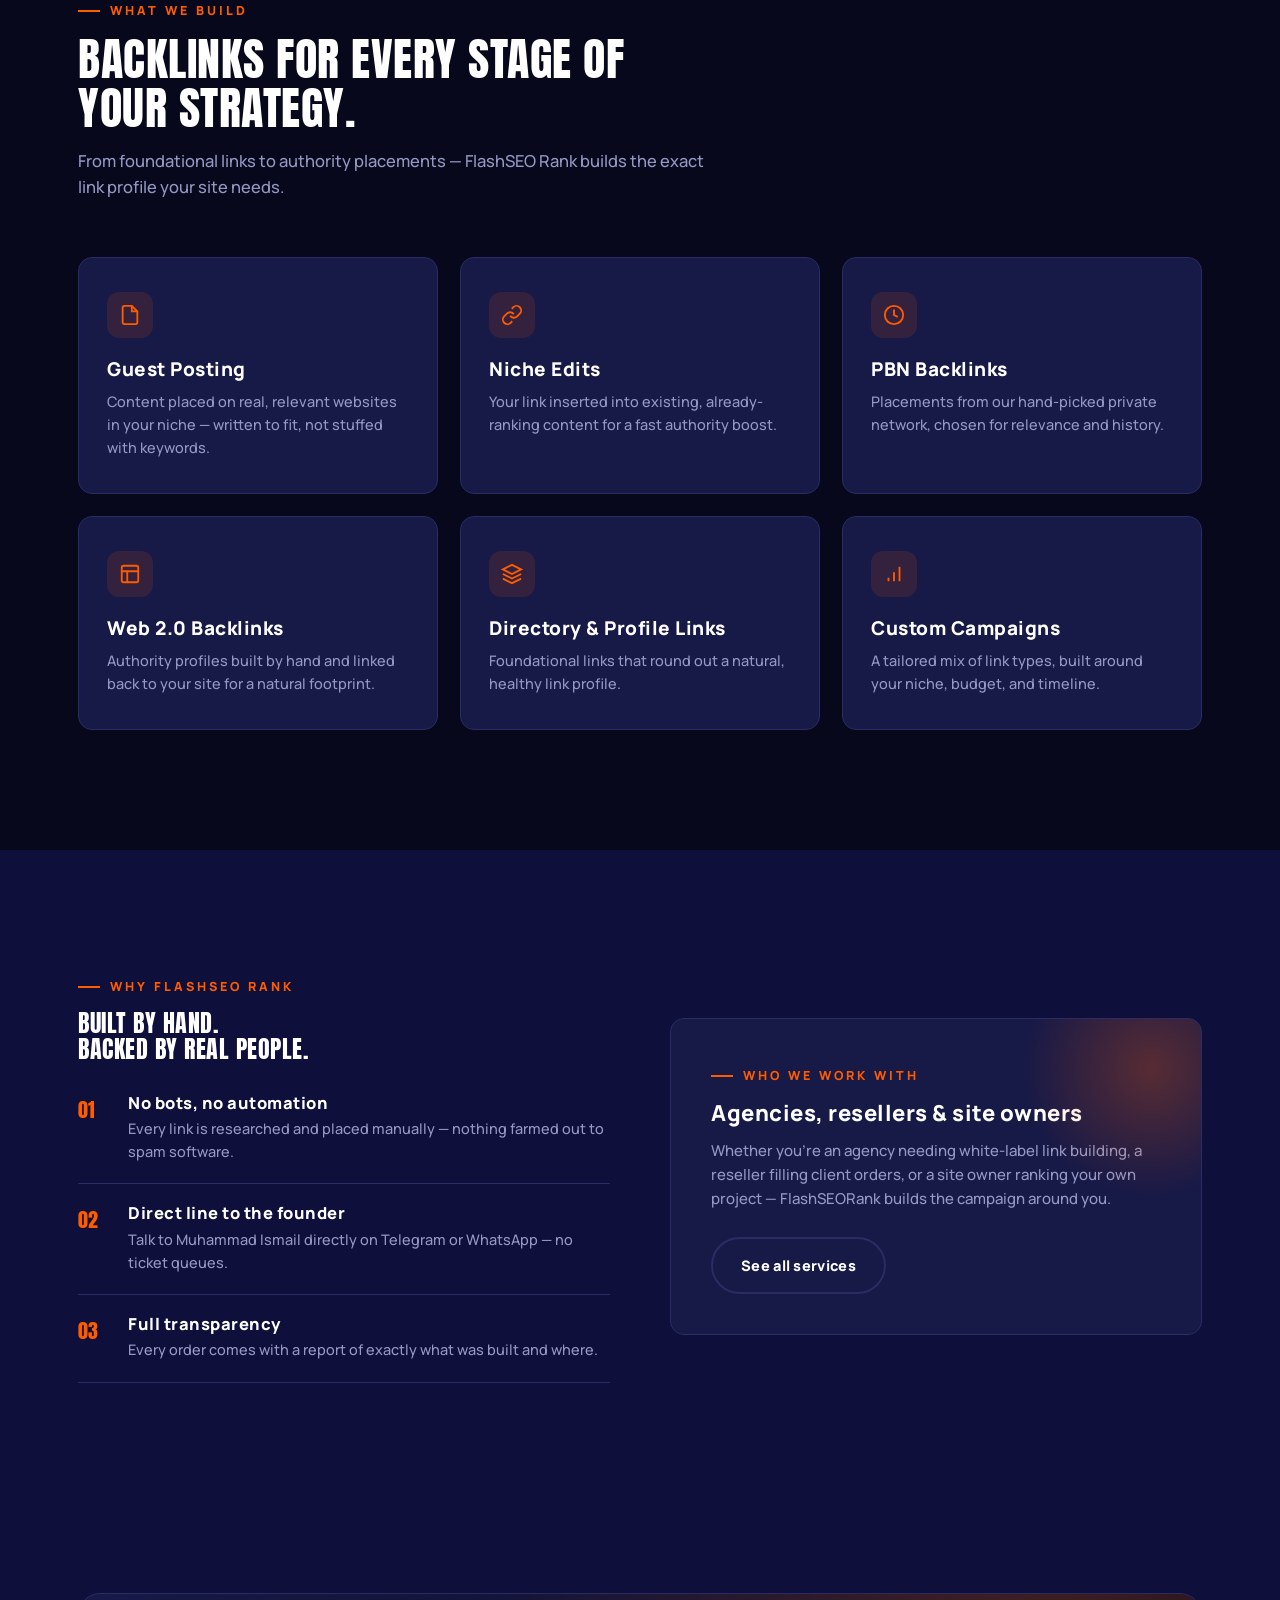
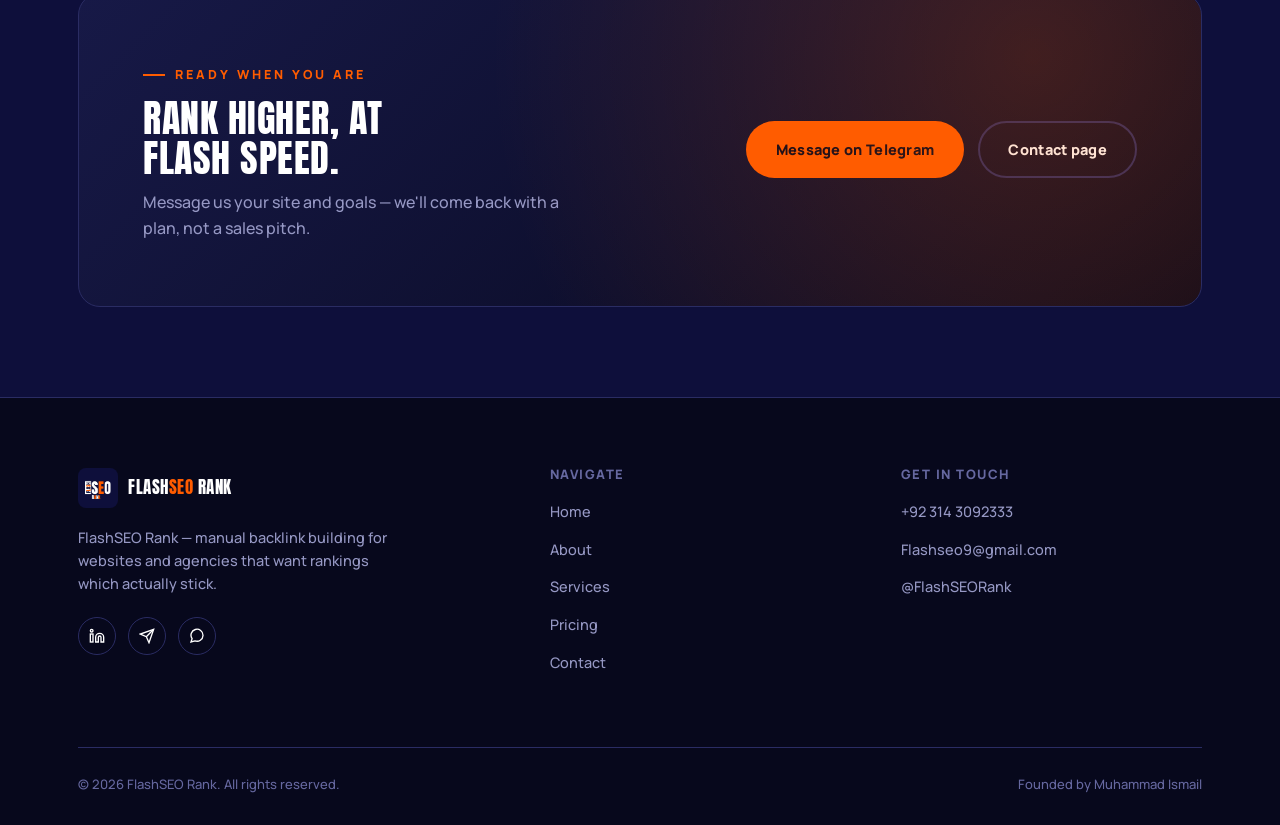
==== commit 4aef88f7: "Update index.html" ====
--- a/index.html
+++ b/index.html
@@ -116,15 +116,28 @@
           <path id="boltPath" class="bolt-path" d="M300,40 C220,95 320,165 240,205 C160,245 255,320 175,360 C150,375 165,410 145,440"/>
 
           <circle class="bolt-node" cx="300" cy="40" r="24" style="animation-delay:.4s"/>
+          <g class="bolt-icon" style="animation-delay:.55s" transform="translate(289,29)" fill="none" stroke="var(--orange-glow)" stroke-width="2" stroke-linecap="round" stroke-linejoin="round">
+            <path d="M14 2H6a2 2 0 0 0-2 2v16a2 2 0 0 0 2 2h12a2 2 0 0 0 2-2V8z"/><path d="M14 2v6h6"/>
+          </g>
           <text class="bolt-node-label" x="300" y="84" text-anchor="middle" style="animation-delay:.5s">Guest Posts</text>
 
           <circle class="bolt-node" cx="240" cy="205" r="24" style="animation-delay:1s"/>
+          <g class="bolt-icon" style="animation-delay:1.15s" transform="translate(229,194)" fill="none" stroke="var(--orange-glow)" stroke-width="2" stroke-linecap="round" stroke-linejoin="round">
+            <path d="M10 13a5 5 0 0 0 7.54.54l3-3a5 5 0 0 0-7.07-7.07l-1.72 1.71"/><path d="M14 11a5 5 0 0 0-7.54-.54l-3 3a5 5 0 0 0 7.07 7.07l1.71-1.71"/>
+          </g>
           <text class="bolt-node-label" x="240" y="249" text-anchor="middle" style="animation-delay:1.1s">Niche Edits</text>
 
           <circle class="bolt-node" cx="175" cy="360" r="24" style="animation-delay:1.6s"/>
+          <g class="bolt-icon" style="animation-delay:1.75s" transform="translate(164,349)" fill="none" stroke="var(--orange-glow)" stroke-width="2" stroke-linecap="round" stroke-linejoin="round">
+            <rect x="3" y="3" width="18" height="18" rx="2"/><path d="M3 9h18M9 21V9"/>
+          </g>
           <text class="bolt-node-label" x="175" y="404" text-anchor="middle" style="animation-delay:1.7s">Web 2.0</text>
 
+          <circle class="bolt-node bolt-node-final-ring" cx="145" cy="450" r="40" fill="none" stroke="var(--orange)" stroke-width="1.5" opacity="0" style="animation-delay:2s"/>
           <circle class="bolt-node" cx="145" cy="450" r="32" fill="#FF5C00" style="animation-delay:2.1s"/>
+          <g class="bolt-icon" style="animation-delay:2.25s" transform="translate(133,438)" fill="none" stroke="#FFFFFF" stroke-width="2.2" stroke-linecap="round" stroke-linejoin="round">
+            <path d="M23 6l-9.5 9.5-5-5L1 18"/><path d="M17 6h6v6"/>
+          </g>
           <text class="bolt-node-label" x="145" y="500" text-anchor="middle" fill="#FFFFFF" style="animation-delay:2.2s; font-size:13px;">Your Rankings</text>
 
           <circle class="bolt-pulse" r="5">
